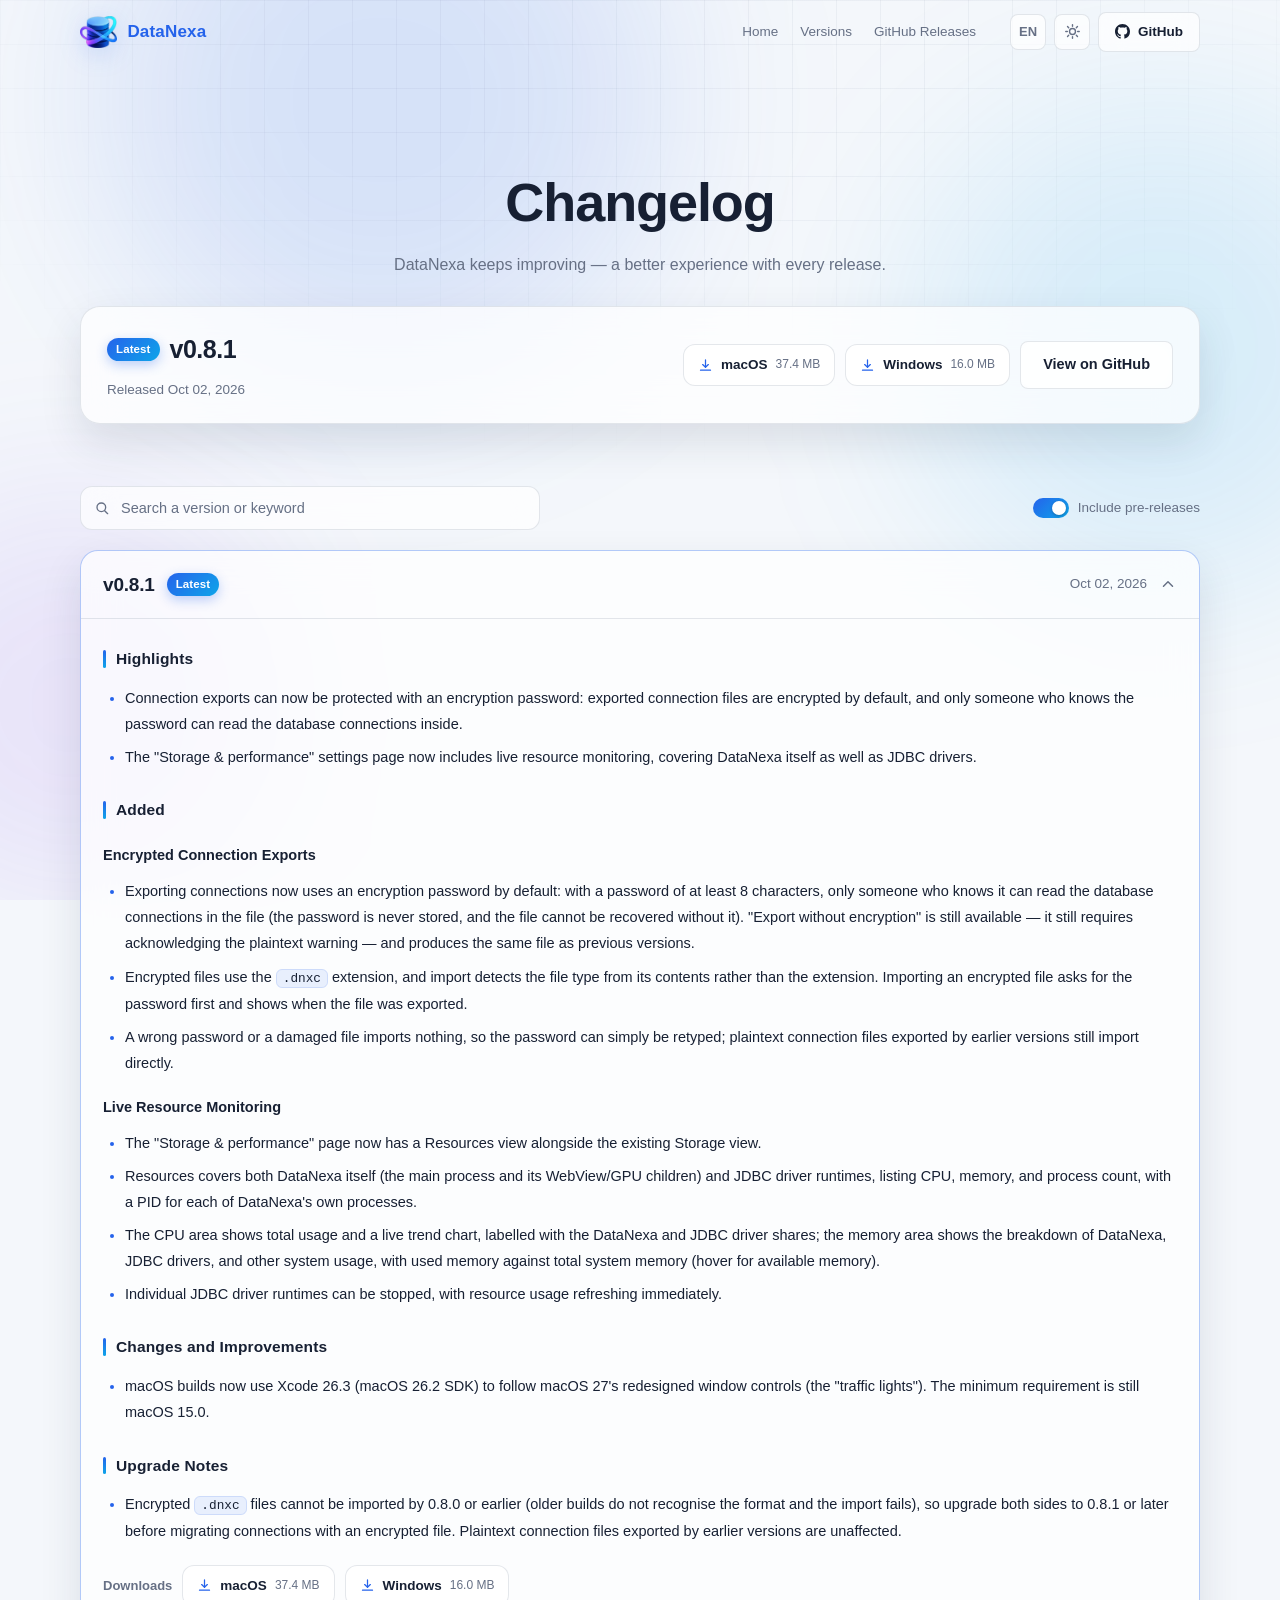
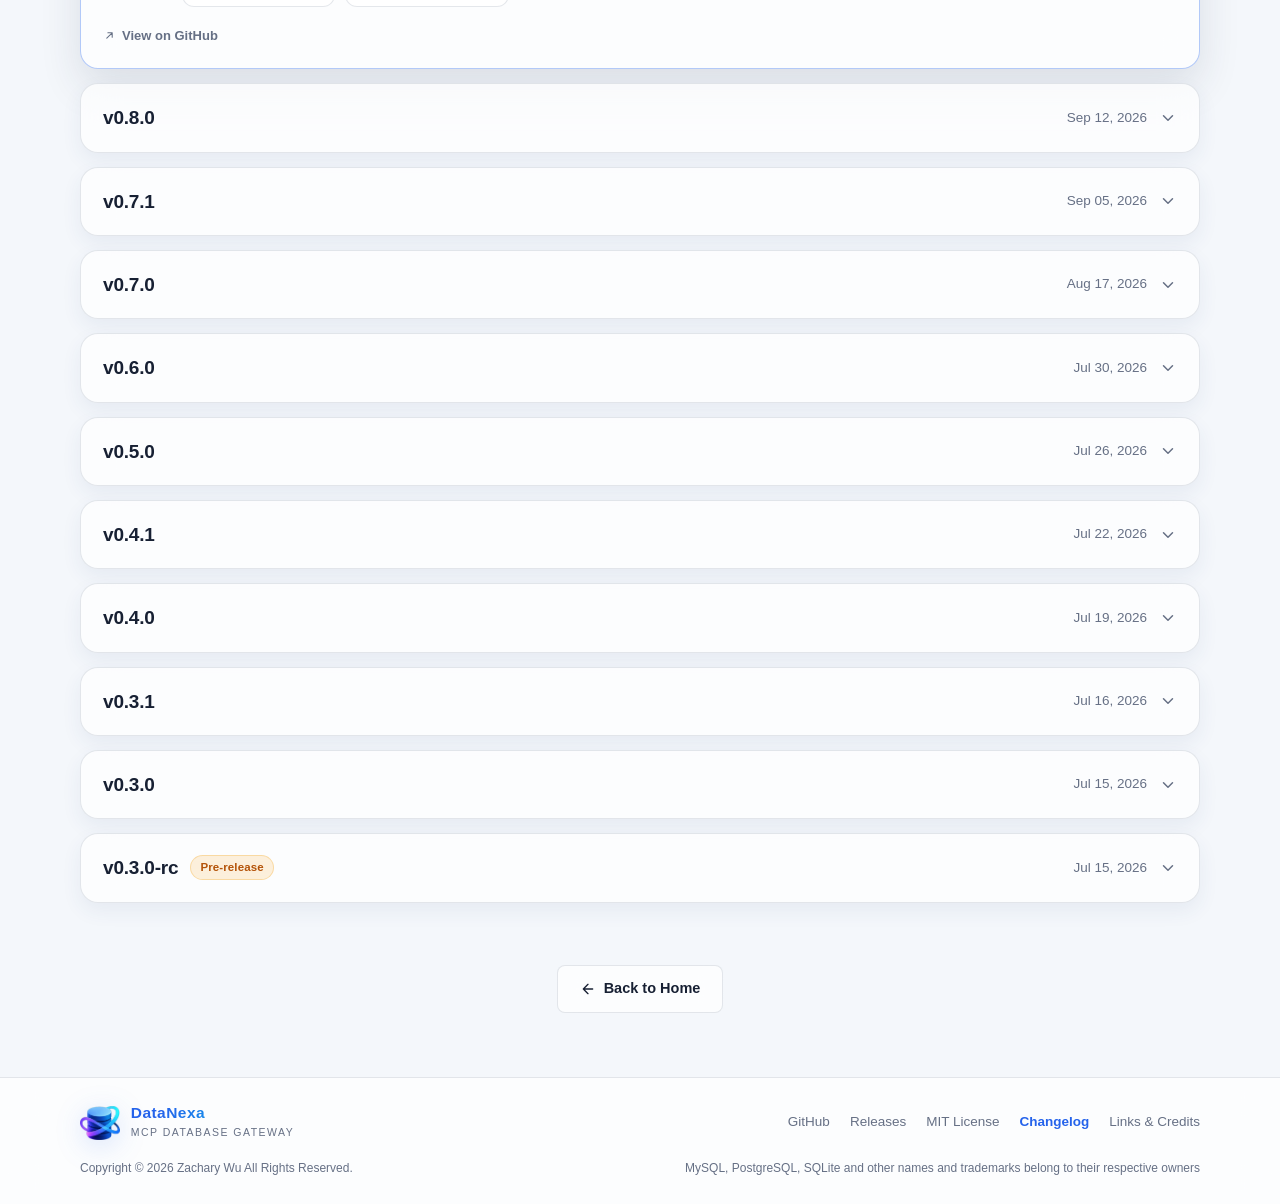
==== changelog.html @ 2a7854e6 "Add Change Log Page and Add Sync Change Log Actions" ====
<!DOCTYPE html>
<html lang="zh-CN">
<head>
  <meta charset="UTF-8">
  <meta name="viewport" content="width=device-width, initial-scale=1.0">
  <title>更新日志 — DataNexa</title>
  <meta name="description" content="DataNexa 全部版本的更新日志：每个版本的新增功能、调整与改进、问题修复与升级须知。">
  <meta name="keywords" content="DataNexa, 更新日志, Changelog, Release Notes, 版本更新, 发布说明, MCP, 数据库">
  <meta name="author" content="Zachary Wu">
  <meta name="robots" content="index, follow, max-image-preview:large, max-snippet:-1">
  <meta name="color-scheme" content="light dark">
  <meta name="theme-color" content="#f4f7fb" media="(prefers-color-scheme: light)">
  <meta name="theme-color" content="#10151f" media="(prefers-color-scheme: dark)">
  <link rel="canonical" href="https://mingozacwu.github.io/datanexa-site/changelog.html">

  <!-- Open Graph -->
  <meta property="og:type" content="website">
  <meta property="og:site_name" content="DataNexa">
  <meta property="og:title" content="更新日志 — DataNexa">
  <meta property="og:description" content="DataNexa 全部版本的更新日志：每个版本的新增功能、调整与改进、问题修复与升级须知。">
  <meta property="og:url" content="https://mingozacwu.github.io/datanexa-site/changelog.html">
  <meta property="og:image" content="https://mingozacwu.github.io/datanexa-site/assets/logo.png">
  <meta property="og:image:alt" content="DataNexa — 本地只读数据库 MCP 网关">
  <meta property="og:image:width" content="512">
  <meta property="og:image:height" content="512">
  <meta property="og:locale" content="zh_CN">
  <meta property="og:locale:alternate" content="en_US">

  <!-- Twitter Card -->
  <meta name="twitter:card" content="summary">
  <meta name="twitter:title" content="更新日志 — DataNexa">
  <meta name="twitter:description" content="DataNexa 全部版本的更新日志：每个版本的新增功能、调整与改进、问题修复与升级须知。">
  <meta name="twitter:image" content="https://mingozacwu.github.io/datanexa-site/assets/logo.png">
  <meta name="twitter:image:alt" content="DataNexa — 本地只读数据库 MCP 网关">

  <!-- Icons & Manifest -->
  <link rel="icon" type="image/png" href="assets/icon.png">
  <link rel="apple-touch-icon" href="assets/icon.png">
  <link rel="manifest" href="manifest.webmanifest">

  <link rel="stylesheet" href="assets/style.css">
  <link rel="stylesheet" href="assets/changelog.css">
</head>
<body data-title-zh="更新日志 — DataNexa" data-title-en="Changelog — DataNexa">
  <div class="bg-orbit" aria-hidden="true">
    <div class="bg-grid"></div>
    <div class="bg-glow glow-a"></div>
    <div class="bg-glow glow-b"></div>
    <div class="bg-glow glow-c"></div>
  </div>

  <header class="nav" id="nav">
    <div class="nav-inner">
      <a class="nav-brand" href="index.html">
        <img src="assets/logo.png" alt="DataNexa Logo">
        <span>DataNexa</span>
      </a>
      <nav class="nav-links">
        <a href="index.html" data-i18n="nav.home">返回首页</a>
        <a href="#versions" data-i18n="changelog.nav.versions">版本列表</a>
        <a href="https://github.com/MingoZacwu/DataNexa/releases" target="_blank" rel="noopener" data-i18n="changelog.nav.releases">GitHub Releases</a>
      </nav>
      <div class="nav-actions">
        <button class="icon-btn" id="langToggle" type="button" aria-label="Switch language" title="EN / 中">中</button>
        <button class="icon-btn" id="themeToggle" type="button" aria-label="Toggle theme">
          <svg class="icon-sun" viewBox="0 0 24 24" fill="none" stroke="currentColor" stroke-width="2" stroke-linecap="round"><circle cx="12" cy="12" r="4.2"/><path d="M12 2.5v2.2M12 19.3v2.2M2.5 12h2.2M19.3 12h2.2M5 5l1.6 1.6M17.4 17.4L19 19M19 5l-1.6 1.6M6.6 17.4L5 19"/></svg>
          <svg class="icon-moon" viewBox="0 0 24 24" fill="none" stroke="currentColor" stroke-width="2" stroke-linecap="round" stroke-linejoin="round"><path d="M20.4 14.5A8.5 8.5 0 0 1 9.5 3.6a8.5 8.5 0 1 0 10.9 10.9z"/></svg>
        </button>
        <a class="btn btn-ghost nav-github" href="https://github.com/MingoZacwu/DataNexa" target="_blank" rel="noopener">
          <svg viewBox="0 0 16 16" fill="currentColor" aria-hidden="true"><path d="M8 0C3.58 0 0 3.58 0 8c0 3.54 2.29 6.53 5.47 7.59.4.07.55-.17.55-.38 0-.19-.01-.82-.01-1.49-2.01.37-2.53-.49-2.69-.94-.09-.23-.48-.94-.82-1.13-.28-.15-.68-.52-.01-.53.63-.01 1.08.58 1.23.82.72 1.21 1.87.87 2.33.66.07-.52.28-.87.51-1.07-1.78-.2-3.64-.89-3.64-3.95 0-.87.31-1.59.82-2.15-.08-.2-.36-1.02.08-2.12 0 0 .67-.21 2.2.82.64-.18 1.32-.27 2-.27s1.36.09 2 .27c1.53-1.04 2.2-.82 2.2-.82.44 1.1.16 1.92.08 2.12.51.56.82 1.27.82 2.15 0 3.07-1.87 3.75-3.65 3.95.29.25.54.73.54 1.48 0 1.07-.01 1.93-.01 2.2 0 .21.15.46.55.38A8.01 8.01 0 0 0 16 8c0-4.42-3.58-8-8-8z"/></svg>
          GitHub
        </a>
        <button class="icon-btn nav-toggle" id="navToggle" type="button" aria-label="菜单 / Menu" aria-expanded="false" aria-controls="navDrawer">
          <svg class="icon-burger" viewBox="0 0 24 24" fill="none" stroke="currentColor" stroke-width="2" stroke-linecap="round"><path d="M4 7h16M4 12h16M4 17h16"/></svg>
          <svg class="icon-close" viewBox="0 0 24 24" fill="none" stroke="currentColor" stroke-width="2" stroke-linecap="round"><path d="M6 6l12 12M18 6L6 18"/></svg>
        </button>
      </div>
    </div>
    <div class="nav-drawer" id="navDrawer">
      <nav class="nav-drawer-inner">
        <a href="index.html" data-i18n="nav.home">返回首页</a>
        <a href="#versions" data-i18n="changelog.nav.versions">版本列表</a>
        <a href="https://github.com/MingoZacwu/DataNexa/releases" target="_blank" rel="noopener" data-i18n="changelog.nav.releases">GitHub Releases</a>
        <a class="drawer-github" href="https://github.com/MingoZacwu/DataNexa" target="_blank" rel="noopener">
          <svg viewBox="0 0 16 16" fill="currentColor" aria-hidden="true"><path d="M8 0C3.58 0 0 3.58 0 8c0 3.54 2.29 6.53 5.47 7.59.4.07.55-.17.55-.38 0-.19-.01-.82-.01-1.49-2.01.37-2.53-.49-2.69-.94-.09-.23-.48-.94-.82-1.13-.28-.15-.68-.52-.01-.53.63-.01 1.08.58 1.23.82.72 1.21 1.87.87 2.33.66.07-.52.28-.87.51-1.07-1.78-.2-3.64-.89-3.64-3.95 0-.87.31-1.59.82-2.15-.08-.2-.36-1.02.08-2.12 0 0 .67-.21 2.2.82.64-.18 1.32-.27 2-.27s1.36.09 2 .27c1.53-1.04 2.2-.82 2.2-.82.44 1.1.16 1.92.08 2.12.51.56.82 1.27.82 2.15 0 3.07-1.87 3.75-3.65 3.95.29.25.54.73.54 1.48 0 1.07-.01 1.93-.01 2.2 0 .21.15.46.55.38A8.01 8.01 0 0 0 16 8c0-4.42-3.58-8-8-8z"/></svg>
          GitHub
        </a>
      </nav>
    </div>
  </header>

  <main id="top">
    <!-- ============ PAGE HEAD ============ -->
    <section class="page-head">
      <div class="container">
        <h1 class="page-title reveal d1" data-i18n="changelog.title">更新日志</h1>
        <p class="page-sub reveal d2" data-i18n="changelog.sub">DataNexa 持续更新，不断打磨更好的使用体验。</p>
      </div>
    </section>

    <!-- ============ LATEST RELEASE SUMMARY（脚本填入） ============ -->
    <section class="cl-latest-wrap" id="latest" hidden>
      <div class="container">
        <div class="cl-latest" id="clLatest"></div>
      </div>
    </section>

    <!-- ============ VERSIONS ============ -->
    <section class="section-pad" id="versions">
      <div class="container">
        <div class="cl-toolbar">
          <label class="cl-search">
            <svg viewBox="0 0 24 24" fill="none" stroke="currentColor" stroke-width="2" stroke-linecap="round" aria-hidden="true"><circle cx="11" cy="11" r="6.5"/><path d="M16 16l4.5 4.5"/></svg>
            <input type="search" id="clSearch" data-i18n-attr="placeholder:changelog.search;aria-label:changelog.search" placeholder="搜索版本号或关键词" aria-label="搜索版本号或关键词" autocomplete="off" spellcheck="false">
          </label>
          <div class="cl-toolbar-side">
            <label class="cl-switch">
              <input type="checkbox" id="clPrerelease" checked>
              <span class="cl-switch-track" aria-hidden="true"><span class="cl-switch-knob"></span></span>
              <span data-i18n="changelog.filter.prerelease">包含预发布版本</span>
            </label>
          </div>
        </div>

        <p class="cl-status" id="clStatus" data-i18n="changelog.status.loading">正在加载版本记录……</p>

        <div class="cl-list" id="clList"></div>

        <noscript>
          <p class="cl-status" data-i18n="changelog.noscript">更新日志需要启用 JavaScript 才能显示。你也可以直接查看 GitHub Releases 上的发布说明。</p>
        </noscript>
      </div>
    </section>

    <!-- ============ BACK ============ -->
    <section class="credits-back">
      <div class="container reveal">
        <a class="btn btn-ghost" href="index.html">
          <svg viewBox="0 0 24 24" fill="none" stroke="currentColor" stroke-width="2" stroke-linecap="round" stroke-linejoin="round"><path d="M19 12H5M12 19l-7-7 7-7"/></svg>
          <span data-i18n="credits.back">返回首页</span>
        </a>
      </div>
    </section>
  </main>

  <footer class="footer">
    <div class="container footer-inner">
      <div class="footer-top">
        <div class="footer-brand">
          <img src="assets/logo.png" alt="DataNexa">
          <div>
            <strong>DataNexa</strong>
            <span data-i18n="footer.tag">MCP Database Gateway</span>
          </div>
        </div>
        <div class="footer-links">
          <a href="https://github.com/MingoZacwu/DataNexa" target="_blank" rel="noopener">GitHub</a>
          <a href="https://github.com/MingoZacwu/DataNexa/releases" target="_blank" rel="noopener">Releases</a>
          <a href="https://github.com/MingoZacwu/DataNexa/blob/main/LICENSE" target="_blank" rel="noopener">MIT License</a>
          <a href="changelog.html" data-i18n="footer.changelog" aria-current="page">更新日志</a>
          <a href="credits.html" data-i18n="footer.friends">友链与致谢</a>
        </div>
      </div>
      <div class="footer-bottom">
        <span data-i18n="footer.copy1">Copyright © 2026 Zachary Wu All Rights Reserved.</span>
        <span data-i18n="footer.copy2">MySQL、PostgreSQL、SQLite 及其他名称和商标归其各自权利人所有</span>
      </div>
    </div>
  </footer>

  <script src="assets/main.js"></script>
  <script src="assets/changelog.js"></script>
</body>
</html>
---- assets/style.css ----
/* ============================================================
   DataNexa Official Site — glass / blue identity
   ============================================================ */

:root {
  color-scheme: light;
  --bg: #f4f7fb;
  --surface: rgba(255, 255, 255, 0.72);
  --surface-strong: rgba(255, 255, 255, 0.94);
  --ink: #172033;
  --muted: #667085;
  --line: rgba(105, 120, 145, 0.18);
  --blue: #2563eb;
  --blue-2: #0ea5e9;
  --green: #16a064;
  --red: #e5484d;
  --shadow: 0 18px 42px rgba(32, 48, 78, 0.12);
  --soft-shadow: 0 8px 20px rgba(41, 71, 121, 0.07);
  --glow-a: rgba(37, 99, 235, 0.14);
  --glow-b: rgba(14, 165, 233, 0.12);
  --glow-c: rgba(124, 58, 237, 0.10);
  --grid-line: rgba(105, 120, 145, 0.07);
}

:root.dark {
  color-scheme: dark;
  --bg: #10151f;
  --surface: rgba(23, 31, 44, 0.72);
  --surface-strong: rgba(31, 41, 55, 0.94);
  --ink: #eef2f7;
  --muted: #9aa6b8;
  --line: rgba(146, 160, 182, 0.18);
  --blue: #60a5fa;
  --blue-2: #8bb7ff;
  --green: #4ade80;
  --red: #fb7185;
  --shadow: 0 24px 70px rgba(0, 0, 0, 0.30);
  --soft-shadow: 0 14px 38px rgba(0, 0, 0, 0.20);
  --glow-a: rgba(96, 165, 250, 0.16);
  --glow-b: rgba(56, 189, 248, 0.12);
  --glow-c: rgba(167, 139, 250, 0.12);
  --grid-line: rgba(146, 160, 182, 0.06);
}

* { box-sizing: border-box; margin: 0; padding: 0; }

html { scroll-behavior: smooth; overflow-x: hidden; }

body {
  font-family: "Segoe UI Variable", "Aptos", "Microsoft YaHei UI", "PingFang SC", "Noto Sans CJK SC", sans-serif;
  color: var(--ink);
  background: var(--bg);
  line-height: 1.65;
  overflow-x: hidden;
  transition: background 0.35s ease, color 0.35s ease;
}

code, pre {
  font-family: "Cascadia Code", "JetBrains Mono", "SFMono-Regular", Consolas, monospace;
}

img { max-width: 100%; display: block; }
a { color: inherit; text-decoration: none; }
ul { list-style: none; }

.container { width: min(1120px, calc(100% - 48px)); margin-inline: auto; }
.section-pad { padding: 56px 0; position: relative; }
.section-pad[id] { scroll-margin-top: 80px; }

/* ---------- Background atmosphere ---------- */
.bg-orbit { position: fixed; inset: 0; z-index: -1; overflow: hidden; }

.bg-grid {
  position: absolute; inset: 0;
  background-image:
    linear-gradient(var(--grid-line) 1px, transparent 1px),
    linear-gradient(90deg, var(--grid-line) 1px, transparent 1px);
  background-size: 44px 44px;
  mask-image: radial-gradient(ellipse 90% 70% at 50% 0%, #000 30%, transparent 75%);
  -webkit-mask-image: radial-gradient(ellipse 90% 70% at 50% 0%, #000 30%, transparent 75%);
}

.bg-glow { position: absolute; border-radius: 50%; filter: blur(90px); }
.glow-a { width: 560px; height: 560px; top: -180px; left: 8%; background: var(--glow-a); }
.glow-b { width: 480px; height: 480px; top: 12%; right: -120px; background: var(--glow-b); }
.glow-c { width: 420px; height: 420px; top: 55%; left: -140px; background: var(--glow-c); }

/* ---------- Nav ---------- */
.nav {
  position: fixed; top: 0; left: 0; right: 0; z-index: 50;
  transition: background 0.3s ease, box-shadow 0.3s ease, border-color 0.3s ease;
  border-bottom: 1px solid transparent;
}

.nav.scrolled {
  background: var(--surface);
  backdrop-filter: blur(20px);
  -webkit-backdrop-filter: blur(20px);
  border-bottom-color: var(--line);
  box-shadow: var(--soft-shadow);
}

.nav-inner {
  width: min(1120px, calc(100% - 48px));
  margin-inline: auto;
  height: 64px;
  display: flex; align-items: center; gap: 24px;
  min-width: 0;
}

.nav-brand { display: flex; align-items: center; gap: 10px; flex: 0 0 auto; white-space: nowrap; font-weight: 700; font-size: 17px; }
.nav-brand img { height: 32px; width: auto; filter: drop-shadow(0 6px 12px rgba(37, 99, 235, 0.18)); }
.nav-brand span { color: var(--blue); letter-spacing: 0.01em; }
:root.dark .nav-brand span { color: #93c5fd; }

/* 顶栏链接永不折行：空间不足时由 JS 或媒体查询切入紧凑模式，
   而不是让文字换行。链接保留自然宽度，同时允许导航区参与空间分配。 */
.nav-links { display: flex; flex: 0 0 auto; min-width: max-content; gap: 2px; margin-left: auto; }
.nav-links a {
  padding: 7px 10px; border-radius: 8px;
  font-size: 13.5px; color: var(--muted); white-space: nowrap;
  transition: color 0.2s, background 0.2s;
}
.nav-links a:hover { color: var(--ink); background: rgba(102, 112, 133, 0.10); }

.nav-actions { display: flex; align-items: center; flex: 0 0 auto; gap: 8px; }

/* ---------- Nav compact mode（放不下时收进抽屉） ---------- */
.nav-toggle { display: none; }
.nav-toggle .icon-close { display: none; }
.nav.open .nav-toggle .icon-burger { display: none; }
.nav.open .nav-toggle .icon-close { display: block; }

.nav-compact .nav-links { display: none; }
.nav-compact .nav-github { display: none; }
.nav-compact .nav-toggle { display: inline-grid; }
.nav-compact .nav-actions { margin-left: auto; }
/* 桌面端必须隐藏汉堡按钮。注意不能只依赖上面的 .nav-toggle { display: none }：
   按钮同时带 .icon-btn，而 .icon-btn 也声明了 display: inline-grid，
   两者特异性相同且 .icon-btn 位于文件更靠后处，会覆盖前者；
   故此处用 .nav:not(.nav-compact) 提高特异性，与下面抽屉的规则对称 */
.nav:not(.nav-compact) .nav-toggle { display: none; }
.nav:not(.nav-compact) .nav-drawer { display: none; }

.nav.open {
  background: var(--surface);
  backdrop-filter: blur(20px);
  -webkit-backdrop-filter: blur(20px);
}

.nav-drawer {
  display: none;
  overflow: hidden;
  max-height: 0;
  visibility: hidden;
  border-top: 1px solid transparent;
  background: var(--surface);
  backdrop-filter: blur(20px);
  -webkit-backdrop-filter: blur(20px);
  transition: max-height 0.35s ease, border-color 0.3s ease, box-shadow 0.3s ease, visibility 0s linear 0.35s;
}
.nav-compact .nav-drawer { display: block; }
.nav.open .nav-drawer {
  max-height: min(520px, calc(100vh - 64px));
  max-height: min(520px, calc(100dvh - 64px));
  border-top-color: var(--line);
  box-shadow: var(--soft-shadow);
  visibility: visible;
  transition-delay: 0s;
  overflow-y: auto;
}

.nav-drawer-inner {
  width: min(1120px, calc(100% - 48px));
  margin-inline: auto;
  padding: 12px 0 20px;
  display: grid;
  gap: 3px;
}
.nav-drawer a {
  display: flex; align-items: center; gap: 10px;
  padding: 12px 16px; border-radius: 10px;
  font-size: 15px; font-weight: 500; color: var(--muted);
  opacity: 0; transform: translateY(-6px);
  transition: opacity 0.25s ease, transform 0.25s ease, color 0.2s, background 0.2s;
}
.nav-drawer a svg { width: 16px; height: 16px; opacity: 0.75; flex: none; }
.nav-drawer a:hover { color: var(--ink); background: rgba(102, 112, 133, 0.10); }
.nav.open .nav-drawer a { opacity: 1; transform: none; }
.nav.open .nav-drawer a:nth-child(2) { transition-delay: 0.04s; }
.nav.open .nav-drawer a:nth-child(3) { transition-delay: 0.08s; }
.nav.open .nav-drawer a:nth-child(4) { transition-delay: 0.12s; }
.nav.open .nav-drawer a:nth-child(5) { transition-delay: 0.16s; }
.nav.open .nav-drawer a:nth-child(6) { transition-delay: 0.20s; }
.nav.open .nav-drawer a:nth-child(7) { transition-delay: 0.24s; }
.nav.open .nav-drawer a:nth-child(8) { transition-delay: 0.28s; }
.nav.open .nav-drawer a:nth-child(9) { transition-delay: 0.32s; }
.drawer-github { margin-top: 8px; color: var(--ink); }

@media (max-width: 1080px) {
  .nav-inner { width: min(1120px, calc(100% - 32px)); }
  .nav.nav-js .nav-links, .nav.nav-js .nav-github { display: none; }
  .nav.nav-js .nav-toggle { display: inline-grid; }
  .nav.nav-js .nav-actions { margin-left: auto; }
  .nav.nav-js .nav-drawer { display: block; }
}

.icon-btn {
  width: 36px; height: 36px;
  display: inline-grid; place-items: center;
  border: 1px solid var(--line); border-radius: 8px;
  background: var(--surface); color: var(--muted);
  font-size: 13px; font-weight: 600; cursor: pointer;
  transition: color 0.2s, border-color 0.2s, transform 0.2s;
}
.icon-btn:hover { color: var(--ink); border-color: var(--blue); transform: translateY(-1px); }
.icon-btn svg { width: 17px; height: 17px; }
:root:not(.dark) .icon-moon { display: none; }
:root.dark .icon-sun { display: none; }

/* ---------- Buttons ---------- */
.btn {
  display: inline-flex; align-items: center; gap: 8px;
  padding: 11px 22px; border-radius: 8px;
  font-size: 14.5px; font-weight: 600; border: 1px solid transparent;
  cursor: pointer; transition: transform 0.2s, box-shadow 0.2s, background 0.2s, border-color 0.2s;
}
.btn svg { width: 16px; height: 16px; }

.btn-primary {
  color: #fff;
  background: linear-gradient(135deg, #2563eb, #0ea5e9);
  border: none;
  padding: 12px 23px;
  box-shadow: 0 10px 26px rgba(37, 99, 235, 0.32);
}
.btn-primary:hover { transform: translateY(-2px); box-shadow: 0 14px 32px rgba(37, 99, 235, 0.40); }

.btn-ghost {
  color: var(--ink); background: var(--surface);
  border-color: var(--line);
  backdrop-filter: blur(12px);
  -webkit-backdrop-filter: blur(12px);
}
.btn-ghost:hover { transform: translateY(-2px); border-color: var(--blue); box-shadow: var(--soft-shadow); }

.nav-github { padding: 8px 16px; font-size: 13.5px; }
.nav-github svg { width: 15px; height: 15px; }

/* ---------- Hero ---------- */
.hero {
  min-height: 78vh;
  display: flex; align-items: center; justify-content: center;
  text-align: center;
  padding: 110px 24px 56px;
  position: relative;
  overflow: hidden;
}

.hero-content { max-width: 860px; position: relative; z-index: 1; }

.hero-rings { position: absolute; inset: 0; display: grid; place-items: center; pointer-events: none; }
.ring {
  position: absolute; border-radius: 50%;
  border: 1px dashed var(--line);
  animation: ring-spin 40s linear infinite;
}
.ring-1 { width: 520px; height: 520px; }
.ring-2 { width: 720px; height: 720px; animation-duration: 60s; animation-direction: reverse; border-style: solid; opacity: 0.6; }
.ring-3 { width: 940px; height: 940px; animation-duration: 90s; opacity: 0.4; }
.ring::after {
  content: ""; position: absolute; top: -4px; left: 50%;
  width: 8px; height: 8px; border-radius: 50%;
  background: linear-gradient(135deg, #2563eb, #0ea5e9);
  box-shadow: 0 0 14px rgba(14, 165, 233, 0.8);
}
@keyframes ring-spin { to { transform: rotate(360deg); } }

.hero-badge {
  display: inline-flex; align-items: center; gap: 9px;
  padding: 7px 16px; border-radius: 999px;
  background: var(--surface); border: 1px solid var(--line);
  backdrop-filter: blur(12px); -webkit-backdrop-filter: blur(12px);
  font-size: 13.5px; color: var(--muted);
  box-shadow: var(--soft-shadow);
}

.pulse-dot {
  width: 8px; height: 8px; border-radius: 50%;
  background: var(--green);
  box-shadow: 0 0 0 0 rgba(22, 160, 100, 0.5);
  animation: pulse 2.2s ease-out infinite;
}
@keyframes pulse {
  0% { box-shadow: 0 0 0 0 rgba(22, 160, 100, 0.45); }
  70% { box-shadow: 0 0 0 9px rgba(22, 160, 100, 0); }
  100% { box-shadow: 0 0 0 0 rgba(22, 160, 100, 0); }
}

.hero-title {
  margin-top: 20px;
  font-size: clamp(40px, 6.4vw, 68px);
  line-height: 1.2; font-weight: 760;
  letter-spacing: -0.02em;
}

.grad-text {
  background: linear-gradient(120deg, #2563eb 10%, #0ea5e9 45%, #7c3aed 90%);
  -webkit-background-clip: text; background-clip: text;
  -webkit-text-fill-color: transparent; color: transparent;
}
:root.dark .grad-text {
  background: linear-gradient(120deg, #93c5fd 10%, #38bdf8 45%, #c4b5fd 90%);
  -webkit-background-clip: text; background-clip: text;
}

.hero-sub {
  margin: 18px auto 0; max-width: 640px;
  font-size: 16.5px; color: var(--muted);
}

.hero-cta { margin-top: 28px; display: flex; gap: 14px; justify-content: center; flex-wrap: wrap; }

.hero-db { margin-top: 36px; }
.hero-db-label {
  font-size: 12px; letter-spacing: 0.14em; text-transform: uppercase;
  color: var(--muted);
}
.db-chips { margin-top: 14px; display: flex; gap: 12px; justify-content: center; flex-wrap: wrap; }
.db-chip {
  display: inline-flex; align-items: center; gap: 8px;
  padding: 8px 18px; border-radius: 999px;
  background: var(--surface); border: 1px solid var(--line);
  backdrop-filter: blur(12px); -webkit-backdrop-filter: blur(12px);
  font-size: 14px; font-weight: 600;
  transition: transform 0.2s, border-color 0.2s, box-shadow 0.2s;
}
.db-chip:hover { transform: translateY(-2px); border-color: var(--blue); box-shadow: var(--soft-shadow); }
.db-dot { width: 9px; height: 9px; border-radius: 50%; }
.db-dot.sqlite { background: #0ea5e9; }
.db-dot.mysql { background: #f59e0b; }
.db-dot.pg { background: #2563eb; }

/* ---------- Why（前置介绍：为什么做 DataNexa） ---------- */
/* 「痛点 → 解法」等式面板：每行一条可扫读的转换式，
   不用卡片/图标方块/大段文字，与下方 card 网格明确分层 */
.why {
  padding: 0 0 32px; /* 紧跟 Hero：覆盖 section-pad 的顶部间距 */
}

/* 标题沿用全站 section-head（居中）；字号略小，中文整句单行呈现 */
.why .section-head { max-width: 900px; margin-bottom: 40px; }
.why .section-head h2 { font-size: clamp(24px, 3vw, 34px); }

.why-panel {
  /* 轨道宽度按「当前语言最长文案」实测预留（含胶囊左右内边距与边框，
     并留出余量以吸收不同平台的字体渲染差异），使三行胶囊尺寸完全一致；
     英文文案更长，切换语言时整体变宽而不裁切、不换行 */
  --why-pain-w: 176px;
  --why-fix-w: 170px;
  --why-note-w: 480px;
  /* 撑满容器，与下方 .flow-track 等宽对齐；行内内容水平居中 */
  margin: 0 auto;
  background: var(--surface);
  -webkit-backdrop-filter: blur(16px); backdrop-filter: blur(16px);
  border: 1px solid var(--line); border-radius: 18px;
  overflow: hidden;
}
:root[lang="en"] .why-panel {
  --why-pain-w: 278px;
  --why-fix-w: 240px;
  --why-note-w: 480px;
}

.why-row {
  /* 单一网格贯通四列：痛点 | 箭头 | 解法 | 说明，
     说明列紧随解法胶囊；整行内容在面板内水平居中 */
  display: grid;
  grid-template-columns: var(--why-pain-w) 18px var(--why-fix-w) minmax(0, var(--why-note-w));
  justify-content: center;
  gap: 12px; align-items: center;
  padding: 22px 26px;
  border-top: 1px solid var(--line);
  transition: background 0.25s ease;
}
.why-row:first-child { border-top: 0; }
.why-row:hover { background: linear-gradient(90deg, rgba(37, 99, 235, 0.05), transparent 65%); }
:root.dark .why-row:hover { background: linear-gradient(90deg, rgba(96, 165, 250, 0.07), transparent 65%); }

/* 三行共用同一组轨道宽度，箭头与解法胶囊左边界逐行对齐。
   痛点列与解法列都取固定宽度（按最长文案预留），
   因此三行四个胶囊尺寸完全一致，只随语言切换整体变化。
   注意：必须用固定轨道而非 minmax(auto)，否则各行会按自身文案
   独立撑宽，跨行对齐失效 */
.why-eq { display: contents; }

.why-chip {
  display: inline-flex; align-items: center; justify-content: center;
  width: 100%;
  padding: 7px 13px; border-radius: 999px;
  font-size: 13.5px; font-weight: 650; line-height: 1.3;
  text-align: center;
  /* 胶囊内文案永不换行；轨道已按最长文案预留，故不会溢出 */
  white-space: nowrap;
  box-sizing: border-box;
}
.why-chip-pain {
  color: var(--muted);
  background: transparent;
  border: 1px dashed var(--line);
  text-decoration: line-through;
  text-decoration-color: rgba(239, 68, 68, 0.85);
  text-decoration-thickness: 2.5px;
}
.why-chip-fix {
  color: #fff;
  background: linear-gradient(135deg, var(--blue), var(--blue-2));
  box-shadow: 0 4px 14px -4px rgba(37, 99, 235, 0.45);
}
:root.dark .why-chip-fix { box-shadow: 0 4px 16px -4px rgba(14, 165, 233, 0.35); }

.why-arrow {
  width: 18px; height: 18px; flex: none;
  color: var(--blue);
  transition: transform 0.25s ease;
}
.why-row:hover .why-arrow { transform: translateX(4px); }

.why-note {
  margin: 0;
  padding-left: 24px;
  font-size: 13.5px; color: var(--muted); line-height: 1.7;
}

/* ---------- Flow ---------- */
.flow { padding-top: 8px; }
.flow-track {
  display: flex; align-items: center; justify-content: center; gap: 0;
  padding: 28px 32px;
  background: var(--surface); border: 1px solid var(--line); border-radius: 16px;
  backdrop-filter: blur(16px); -webkit-backdrop-filter: blur(16px);
  box-shadow: var(--soft-shadow);
}

.flow-node { display: flex; flex-direction: column; align-items: center; gap: 12px; min-width: 130px; }
.flow-node span { font-size: 14px; font-weight: 600; }
.flow-node img { width: 62px; height: 62px; filter: drop-shadow(0 10px 22px rgba(37, 99, 235, 0.28)); }

.flow-icon {
  width: 58px; height: 58px; border-radius: 14px;
  display: grid; place-items: center;
  background: var(--surface-strong); border: 1px solid var(--line);
  color: var(--blue);
}
.flow-icon svg { width: 28px; height: 28px; }

.flow-line { flex: 1; max-width: 180px; height: 2px; margin: 0 12px 30px; position: relative; background: var(--line); overflow: hidden; }
.flow-line i {
  position: absolute; top: 0; left: -40%;
  width: 40%; height: 100%;
  background: linear-gradient(90deg, transparent, var(--blue-2), transparent);
  animation: flow-in 3.6s ease-in infinite;
}

/* 统一 3.6s 主时间轴：
   0%–28%   光从 Agent 流入中枢（加速汇入）
   28%–48%  中枢处理：光晕脉冲 + 双层水波纹扩散
   40%–68%  光从中枢流出到数据库（减速送出）
   68%–100% 节拍停顿，进入下一循环 */
@keyframes flow-in {
  0% { left: -40%; }
  28% { left: 100%; }
  100% { left: 100%; }
}

.flow-line-out i {
  animation-name: flow-out;
  animation-timing-function: ease-out;
}
@keyframes flow-out {
  0%, 40% { left: -40%; }
  68% { left: 100%; }
  100% { left: 100%; }
}

/* 中枢处理光效 */
.hub-core { position: relative; width: 62px; height: 62px; display: grid; place-items: center; }
.hub-core img { position: relative; z-index: 2; animation: hub-pulse 3.6s ease-in-out infinite; }
.flow-hub > span { position: relative; z-index: 2; }

.hub-halo {
  position: absolute; inset: -18px; border-radius: 50%; z-index: 0;
  background: radial-gradient(circle,
    color-mix(in srgb, var(--blue) 45%, transparent) 0%,
    color-mix(in srgb, var(--blue) 12%, transparent) 45%,
    transparent 70%);
  opacity: 0; pointer-events: none;
  animation: hub-halo 3.6s ease-out infinite;
}
.hub-ripple {
  position: absolute; inset: -4px; border-radius: 50%; z-index: 1;
  border: 2px solid color-mix(in srgb, var(--blue) 70%, transparent);
  opacity: 0; transform: scale(0.72); pointer-events: none;
  animation: hub-ripple 3.6s ease-out infinite;
}
.hub-ripple.r2 { animation-delay: 0.22s; }

@keyframes hub-halo {
  0%, 26% { opacity: 0; transform: scale(0.8); }
  33% { opacity: 1; transform: scale(1); }
  46% { opacity: 0.55; }
  60%, 100% { opacity: 0; transform: scale(1.15); }
}
@keyframes hub-ripple {
  0%, 28% { transform: scale(0.72); opacity: 0; }
  33% { opacity: 0.85; }
  56% { transform: scale(2.1); opacity: 0; }
  100% { transform: scale(2.1); opacity: 0; }
}
@keyframes hub-pulse {
  0%, 26% { transform: scale(1); }
  34% { transform: scale(1.08); }
  46%, 100% { transform: scale(1); }
}

.flow-caption { margin-top: 14px; text-align: center; font-size: 14.5px; color: var(--muted); }

/* ---------- Section head ---------- */
.section-head { text-align: center; max-width: 640px; margin: 0 auto 36px; }
.section-head h2 { font-size: clamp(28px, 3.6vw, 40px); font-weight: 740; letter-spacing: -0.015em; line-height: 1.3; margin-top: 12px; }
.section-head p { margin-top: 10px; color: var(--muted); font-size: 15.5px; }

.section-tag {
  display: inline-block; padding: 5px 14px; border-radius: 999px;
  font-size: 12.5px; font-weight: 650; letter-spacing: 0.08em;
  color: var(--blue);
  background: rgba(37, 99, 235, 0.08);
  border: 1px solid rgba(37, 99, 235, 0.20);
}
:root.dark .section-tag { background: rgba(96, 165, 250, 0.10); border-color: rgba(96, 165, 250, 0.24); }

/* ---------- Features ---------- */
.feature-grid {
  display: grid; grid-template-columns: repeat(3, 1fr); gap: 20px;
  grid-auto-rows: 1fr; /* 与 defense-grid 一致：所有行等高 */
}

.feature-card {
  padding: 22px 22px;
  background: var(--surface); border: 1px solid var(--line); border-radius: 14px;
  backdrop-filter: blur(16px); -webkit-backdrop-filter: blur(16px);
  transition: transform 0.25s ease, box-shadow 0.25s ease, border-color 0.25s ease;
}
.feature-card:hover { transform: translateY(-5px); box-shadow: var(--shadow); border-color: rgba(37, 99, 235, 0.35); }
.feature-card h3 { font-size: 17.5px; font-weight: 700; margin-top: 14px; }
.feature-card p { margin-top: 7px; font-size: 14px; color: var(--muted); }

.feature-icon {
  width: 46px; height: 46px; border-radius: 11px;
  display: grid; place-items: center;
}
.feature-icon svg { width: 23px; height: 23px; }
.f-blue { color: #2563eb; background: rgba(37, 99, 235, 0.10); }
.f-violet { color: #7c3aed; background: rgba(124, 58, 237, 0.10); }
.f-cyan { color: #0891b2; background: rgba(14, 165, 233, 0.12); }
.f-green { color: #16a064; background: rgba(22, 160, 100, 0.10); }
.f-amber { color: #d97706; background: rgba(245, 158, 11, 0.12); }
.f-red { color: #e5484d; background: rgba(229, 72, 77, 0.10); }
:root.dark .f-blue { color: #93c5fd; }
:root.dark .f-violet { color: #c4b5fd; }
:root.dark .f-cyan { color: #67e8f9; }
:root.dark .f-green { color: #4ade80; }
:root.dark .f-amber { color: #fbbf24; }
:root.dark .f-red { color: #fb7185; }

/* ---------- Preview ---------- */
.preview-frame {
  /* macOS 截图自带透明背景与窗口阴影，容器保持透明 */
  border-radius: 16px;
}
.preview-frame img { width: 100%; }
/* 预览图跟随站点主题切换（主题由 html.dark 控制，含外观选项联动） */
.preview-img-dark { display: none; }
:root.dark .preview-img-dark { display: block; }
:root.dark .preview-img-light { display: none; }

/* ---------- UI craft showcase ---------- */
.ui-grid { margin-top: 44px; display: grid; grid-template-columns: repeat(2, 1fr); gap: 20px; }

.ui-card {
  padding: 22px;
  background: var(--surface); border: 1px solid var(--line); border-radius: 16px;
  backdrop-filter: blur(16px); -webkit-backdrop-filter: blur(16px);
  transition: transform 0.25s ease, box-shadow 0.25s ease, border-color 0.25s ease;
}
.ui-card:hover { transform: translateY(-4px); box-shadow: var(--shadow); border-color: rgba(37, 99, 235, 0.30); }
.ui-card h3 { font-size: 16.5px; font-weight: 700; margin-top: 16px; }
.ui-card > p { margin-top: 6px; font-size: 13.5px; color: var(--muted); }

/* 小样舞台：呼应应用内的蓝图网格氛围背景 */
.ui-demo {
  position: relative; overflow: hidden;
  height: 220px; padding: 20px;
  display: flex; flex-direction: column; align-items: center; justify-content: center;
  border: 1px solid var(--line); border-radius: 12px;
  background-image:
    linear-gradient(var(--grid-line) 1px, transparent 1px),
    linear-gradient(90deg, var(--grid-line) 1px, transparent 1px);
  background-size: 22px 22px;
  background-position: center;
}

/* 状态命令卡（1:1 复刻应用 Overview 的 .status-command 双态 + MCP 活动涟漪流光）
   基态 = 停止（蓝色调），.running = 运行中（绿色调） */
.mini-command {
  position: relative; overflow: hidden;
  width: 100%; max-width: 480px; min-height: 96px;
  display: grid; grid-template-columns: auto 1fr auto; align-items: center; gap: 16px;
  padding: 14px 15px; border-radius: 8px;
  border: 1px solid color-mix(in srgb, var(--blue) 19%, var(--line));
  background: linear-gradient(105deg,
    color-mix(in srgb, var(--blue) 11%, var(--surface-strong)),
    color-mix(in srgb, var(--blue-2) 5%, var(--surface)) 52%,
    var(--surface));
  box-shadow: inset 0 1px 0 rgba(255, 255, 255, 0.45), var(--soft-shadow);
  transition: border-color 0.3s ease, box-shadow 0.3s ease;
}
:root.dark .mini-command { box-shadow: inset 0 1px 0 rgba(255, 255, 255, 0.08), var(--soft-shadow); }
.mini-command.running {
  border-color: color-mix(in srgb, var(--green) 28%, var(--line));
  background: linear-gradient(105deg,
    color-mix(in srgb, var(--green) 13%, var(--surface-strong)),
    color-mix(in srgb, var(--blue-2) 7%, var(--surface)) 58%,
    var(--surface));
  box-shadow:
    inset 0 1px 0 rgba(255, 255, 255, 0.45),
    0 0 0 1px color-mix(in srgb, var(--green) 12%, transparent),
    0 7px 18px color-mix(in srgb, var(--green) 9%, transparent);
}
:root.dark .mini-command.running {
  box-shadow:
    inset 0 1px 0 rgba(255, 255, 255, 0.08),
    0 0 0 1px color-mix(in srgb, var(--green) 12%, transparent),
    0 7px 18px color-mix(in srgb, var(--green) 9%, transparent);
}
.mini-command::after {
  content: ""; position: absolute; left: 0; right: 0; bottom: 0; height: 2px; z-index: 3; opacity: 0.65;
  background: linear-gradient(90deg, var(--blue), var(--blue-2), transparent 75%);
}
.mini-command.running::after {
  background: linear-gradient(90deg, var(--green), var(--blue-2), transparent 75%);
}
.mini-command > :not(.mini-activity) { position: relative; z-index: 2; }

.mini-command-core { display: flex; align-items: center; gap: 11px; }
.mini-command-core > div { display: grid; gap: 3px; }
.mini-command-core div > span { color: var(--muted); font-size: 10px; font-weight: 600; }
.mini-command-core strong { font-size: 17px; font-weight: 700; line-height: 1.2; }
.mini-command-core strong i { font-style: normal; }
.mini-command:not(.running) .status-running,
.mini-command.running .status-stopped { display: none; }

.mini-beacon {
  position: relative; flex: none;
  width: 42px; height: 42px; border-radius: 8px;
  display: grid; place-items: center;
  color: var(--blue);
  border: 1px solid color-mix(in srgb, var(--blue) 25%, var(--line));
  background: color-mix(in srgb, var(--blue) 10%, var(--surface-strong));
  box-shadow: inset 0 1px 0 rgba(255, 255, 255, 0.45), 0 0 24px color-mix(in srgb, var(--blue) 16%, transparent);
  transition: color 0.3s ease, border-color 0.3s ease, box-shadow 0.3s ease;
}
:root.dark .mini-beacon { box-shadow: inset 0 1px 0 rgba(255, 255, 255, 0.08), 0 0 24px color-mix(in srgb, var(--blue) 16%, transparent); }
.mini-beacon svg { width: 19px; height: 19px; }
.mini-command.running .mini-beacon {
  color: var(--green);
  border-color: color-mix(in srgb, var(--green) 30%, var(--line));
  background: color-mix(in srgb, var(--green) 10%, var(--surface-strong));
  box-shadow: inset 0 1px 0 rgba(255, 255, 255, 0.45), 0 0 24px color-mix(in srgb, var(--green) 18%, transparent);
}
:root.dark .mini-command.running .mini-beacon { box-shadow: inset 0 1px 0 rgba(255, 255, 255, 0.08), 0 0 24px color-mix(in srgb, var(--green) 18%, transparent); }
.mini-command.running .mini-beacon::after {
  content: ""; position: absolute; top: -3px; right: -3px;
  width: 8px; height: 8px; border-radius: 50%;
  background: var(--green);
  border: 2px solid var(--surface-strong);
  box-shadow: 0 0 10px var(--green);
}

.mini-command-metrics { display: grid; grid-template-columns: repeat(3, minmax(62px, 1fr)); gap: 8px; }
.mini-command-metrics > div { min-width: 0; display: grid; gap: 4px; padding-left: 11px; border-left: 1px solid var(--line); }
.mini-command-metrics span {
  overflow: hidden; white-space: nowrap; text-overflow: ellipsis;
  color: var(--muted); font-size: 11px; font-weight: 600;
}
.mini-command-metrics strong { overflow: hidden; white-space: nowrap; text-overflow: ellipsis; font-size: 15px; font-weight: 700; }
.mini-command-metrics small { color: var(--muted); font-size: 11px; font-weight: 400; }

/* 基态 = 「启动」（primary 蓝），.running = 「停止」（红色调） */
.mini-command-btn {
  display: inline-flex; align-items: center; justify-content: center; gap: 7px;
  min-width: 88px; height: 32px; padding: 0 13px; border-radius: 8px;
  font-family: inherit; font-size: 12px; font-weight: 600; cursor: pointer;
  color: #fff; border: 1px solid transparent;
  background: linear-gradient(135deg, #2563eb, #0ea5e9);
  box-shadow: 0 6px 16px rgba(37, 99, 235, 0.30);
  transition: transform 0.2s ease, box-shadow 0.2s ease, color 0.2s ease, background 0.2s ease, border-color 0.2s ease;
}
.mini-command-btn:hover { transform: translateY(-1px); box-shadow: 0 9px 20px rgba(37, 99, 235, 0.36); }
.mini-command-btn:focus-visible { outline: 2px solid var(--blue); outline-offset: 2px; }
.mini-command.running .mini-command-btn {
  color: var(--red);
  border-color: color-mix(in srgb, var(--red) 30%, var(--line));
  background: color-mix(in srgb, var(--red) 10%, var(--surface-strong));
  box-shadow: none;
}
.mini-command-btn svg { width: 13px; height: 13px; }
.mini-command-btn i { font-style: normal; }
.mini-command:not(.running) .mini-command-btn .icon-stop,
.mini-command:not(.running) .mini-command-btn .label-stop,
.mini-command.running .mini-command-btn .icon-play,
.mini-command.running .mini-command-btn .label-start { display: none; }

/* MCP 活动效果：双层圆角矩形涟漪（从状态灯位置扩散）+ 一道渐隐流光扫过卡片，仅运行态播放 */
.mini-activity { position: absolute; inset: 0; z-index: 1; overflow: hidden; pointer-events: none; }

.mini-ripple {
  position: absolute; top: 50%; left: 36px;
  width: 42px; height: 42px; border-radius: 10px;
  border: 1px solid color-mix(in srgb, var(--green) 55%, transparent);
  opacity: 0; transform: translate(-50%, -50%) scale(0.82);
}
.mini-command.running .mini-ripple { animation: mini-ripple-a 5.6s cubic-bezier(0.2, 0.72, 0.25, 1) infinite; }
.mini-command.running .mini-ripple.r2 { animation-name: mini-ripple-b; }

.mini-sweep {
  position: absolute; top: -24%; bottom: -24%; left: 36px;
  width: clamp(180px, 44%, 400px);
  opacity: 0; transform: translateX(-90%);
  filter: blur(1.4px);
  background: linear-gradient(90deg,
    transparent,
    color-mix(in srgb, var(--green) 10%, transparent) 12%,
    color-mix(in srgb, var(--green) 22%, transparent) 42%,
    color-mix(in srgb, var(--blue-2) 34%, transparent) 70%,
    color-mix(in srgb, white 40%, var(--blue-2)) 90%,
    color-mix(in srgb, var(--blue-2) 30%, transparent) 95%,
    transparent);
}
.mini-command.running .mini-sweep { animation: mini-sweep 5.6s cubic-bezier(0.32, 0.08, 0.62, 1) infinite; }

/* 应用内动效时长：涟漪 1050ms、流光 1650ms；循环周期 5.6s，
   关键帧百分比按实际时长等比映射，保证节奏与应用一致 */
@keyframes mini-ripple-a {
  0% { opacity: 0; transform: translate(-50%, -50%) scale(0.82); }
  3.8% { opacity: 0.18; }
  18.8%, 100% { opacity: 0; transform: translate(-50%, -50%) scale(2.75); }
}
@keyframes mini-ripple-b {
  0%, 2.9% { opacity: 0; transform: translate(-50%, -50%) scale(0.82); }
  6.7% { opacity: 0.11; }
  21.7%, 100% { opacity: 0; transform: translate(-50%, -50%) scale(2.75); }
}
@keyframes mini-sweep {
  0% { left: -5%; opacity: 0.52; }
  6.5% { opacity: 0.38; }
  14.1% { opacity: 0.21; }
  20% { opacity: 0.09; }
  24.2% { opacity: 0.03; }
  29.5%, 100% { left: 108%; opacity: 0; }
}

/* 外观分段控件（对应应用设置页，可操作整站主题） */
.mini-seg {
  display: inline-flex; gap: 2px; padding: 3px;
  border-radius: 10px;
  background: rgba(102, 112, 133, 0.12);
  border: 1px solid var(--line);
}
.mini-seg button {
  display: inline-flex; align-items: center; gap: 6px;
  padding: 7px 14px; border: none; border-radius: 8px;
  background: transparent; color: var(--muted);
  font-family: inherit; font-size: 12.5px; font-weight: 600;
  cursor: pointer; transition: color 0.2s, background 0.2s, box-shadow 0.2s;
}
.mini-seg button svg { width: 14px; height: 14px; }
.mini-seg button:hover { color: var(--ink); }
.mini-seg button.active { background: var(--surface-strong); color: var(--blue); box-shadow: var(--soft-shadow); }
/* 工具开关与状态标签（对应应用工具开关与审计状态） */
.mini-tools { width: 100%; max-width: 340px; display: grid; gap: 8px; }
.mini-switch-row {
  display: flex; align-items: center; gap: 10px;
  padding: 9px 12px; border-radius: 9px;
  background: var(--surface-strong); border: 1px solid var(--line);
  cursor: pointer; transition: border-color 0.2s;
}
.mini-switch-row:hover { border-color: rgba(37, 99, 235, 0.35); }
.mini-signal { flex: none; width: 7px; height: 7px; border-radius: 50%; background: #94a3b8; transition: background 0.2s, box-shadow 0.2s; }
.mini-switch-row:has(.mini-switch:checked) .mini-signal { background: var(--green); box-shadow: 0 0 8px rgba(34, 197, 94, 0.7); }
.mini-switch-label {
  flex: 1;
  font-family: "Cascadia Code", "JetBrains Mono", "SFMono-Regular", Consolas, monospace;
  font-size: 11.5px; word-break: break-all;
}
.mini-switch {
  appearance: none; -webkit-appearance: none;
  flex: none; width: 34px; height: 20px; margin: 0;
  border-radius: 999px; border: none;
  background: rgba(102, 112, 133, 0.35);
  position: relative; cursor: pointer;
  transition: background 0.2s, box-shadow 0.2s;
}
.mini-switch::after {
  content: ""; position: absolute; top: 2px; left: 2px;
  width: 16px; height: 16px; border-radius: 50%;
  background: #fff; box-shadow: 0 1px 3px rgba(0, 0, 0, 0.28);
  transition: transform 0.22s cubic-bezier(0.34, 1.56, 0.64, 1);
}
.mini-switch:checked { background: var(--green); box-shadow: 0 0 10px rgba(22, 160, 100, 0.45); }
.mini-switch:checked::after { transform: translateX(14px); }
.mini-switch:focus-visible { outline: 2px solid var(--blue); outline-offset: 2px; }

.mini-pills { margin-top: 12px; display: flex; gap: 8px; flex-wrap: wrap; justify-content: center; }
.mini-pill {
  display: inline-flex; align-items: center;
  padding: 3px 10px; border-radius: 999px;
  font-size: 11px; font-weight: 650; letter-spacing: 0.02em;
}
.pill-green { color: #15803d; background: color-mix(in srgb, #22c55e 13%, transparent); border: 1px solid color-mix(in srgb, #22c55e 34%, transparent); }
.pill-red { color: #dc2626; background: color-mix(in srgb, #ef4444 11%, transparent); border: 1px solid color-mix(in srgb, #ef4444 32%, transparent); }
.pill-slate { color: #64748b; background: color-mix(in srgb, #64748b 12%, transparent); border: 1px solid color-mix(in srgb, #64748b 32%, transparent); }
:root.dark .pill-green { color: #4ade80; }
:root.dark .pill-red { color: #fb7185; }
:root.dark .pill-slate { color: #94a3b8; }

/* 系统窗口材质（macOS Vibrancy / Windows Mica 意象） */
.glass-stage {
  position: relative; overflow: hidden;
  width: 100%; max-width: 350px; height: 158px;
  border-radius: 12px; display: grid; place-items: center;
  background: linear-gradient(135deg, rgba(37, 99, 235, 0.14), rgba(124, 58, 237, 0.14));
}
.glass-blob { position: absolute; border-radius: 50%; }
.glass-blob.b1 { width: 124px; height: 124px; top: -34px; left: -22px; background: radial-gradient(circle at 32% 32%, #60a5fa, #2563eb); animation: blob-float 7s ease-in-out infinite; }
.glass-blob.b2 { width: 92px; height: 92px; bottom: -26px; right: 12%; background: radial-gradient(circle at 32% 32%, #38bdf8, #0ea5e9); animation: blob-float 9s ease-in-out infinite reverse; }
.glass-blob.b3 { width: 72px; height: 72px; top: 16%; right: -18px; background: radial-gradient(circle at 32% 32%, #c4b5fd, #7c3aed); animation: blob-float 8s ease-in-out infinite; }
@keyframes blob-float {
  0%, 100% { transform: translateY(0); }
  50% { transform: translateY(-10px); }
}
.glass-pane {
  position: relative; z-index: 1;
  display: flex; flex-direction: column; gap: 2px; text-align: center;
  padding: 14px 24px; border-radius: 12px;
  background: rgba(255, 255, 255, 0.38);
  backdrop-filter: blur(14px) saturate(150%);
  -webkit-backdrop-filter: blur(14px) saturate(150%);
  border: 1px solid rgba(255, 255, 255, 0.55);
  box-shadow: inset 0 1px 0 rgba(255, 255, 255, 0.65), 0 10px 26px rgba(32, 48, 78, 0.20);
}
:root.dark .glass-pane {
  background: rgba(23, 31, 44, 0.45);
  border-color: rgba(146, 160, 182, 0.35);
  box-shadow: inset 0 1px 0 rgba(255, 255, 255, 0.12), 0 10px 26px rgba(0, 0, 0, 0.35);
}
.glass-pane-kicker {
  font-family: "Cascadia Code", "JetBrains Mono", "SFMono-Regular", Consolas, monospace;
  font-size: 8px; letter-spacing: 0.22em; color: var(--muted);
}
.glass-pane strong { font-size: 14.5px; }
.glass-pane-sub { font-size: 10.5px; color: var(--muted); }

@media (max-width: 640px) {
  .ui-grid { grid-template-columns: 1fr; }
  .ui-demo { height: auto; min-height: 220px; }
}

@media (max-width: 480px) {
  .ui-card { padding: 16px; }
  .ui-demo { padding: 14px; }
  .mini-seg { width: 100%; }
  .mini-seg button { flex: 1; justify-content: center; padding-inline: 7px; gap: 4px; font-size: 11.5px; }
  .mini-command { grid-template-columns: auto 1fr; gap: 10px; padding: 12px; }
  .mini-command-metrics { grid-template-columns: repeat(3, minmax(0, 1fr)); gap: 5px; }
  .mini-command-metrics > div { padding-left: 7px; }
  .mini-command-metrics span { font-size: 10px; }
  .mini-command-metrics strong { font-size: 14px; }
  .mini-command-btn { grid-column: 1 / -1; width: 100%; }
  .glass-stage { max-width: 100%; }
  .glass-pane { max-width: 100%; padding-inline: 16px; }
}

@media (prefers-reduced-motion: reduce) {
  .mini-ripple, .mini-sweep, .glass-blob { animation: none; }
}

/* ---------- Quickstart ---------- */
.steps { display: grid; grid-template-columns: repeat(4, 1fr); gap: 18px; }

.step {
  padding: 20px 20px;
  background: var(--surface); border: 1px solid var(--line); border-radius: 14px;
  backdrop-filter: blur(16px); -webkit-backdrop-filter: blur(16px);
  transition: transform 0.25s, box-shadow 0.25s;
}
.step:hover { transform: translateY(-4px); box-shadow: var(--soft-shadow); }
.step h3 { font-size: 16px; font-weight: 700; margin-top: 12px; }
.step p { margin-top: 6px; font-size: 13.5px; color: var(--muted); }

.step-num {
  display: inline-grid; place-items: center;
  width: 34px; height: 34px; border-radius: 9px;
  font-size: 15px; font-weight: 750; color: #fff;
  background: linear-gradient(135deg, #2563eb, #0ea5e9);
  box-shadow: 0 6px 16px rgba(37, 99, 235, 0.30);
}

/* ---------- Security ---------- */
.security-panel {
  display: grid; grid-template-columns: 1.25fr 0.75fr; gap: 40px; align-items: center;
  padding: 40px 44px;
  background: var(--surface); border: 1px solid var(--line); border-radius: 20px;
  backdrop-filter: blur(20px); -webkit-backdrop-filter: blur(20px);
  box-shadow: var(--shadow);
}
.security-text h2 { font-size: clamp(26px, 3vw, 34px); font-weight: 740; margin-top: 12px; letter-spacing: -0.015em; }
.security-text > p { margin-top: 10px; color: var(--muted); font-size: 15px; }

.security-list { margin-top: 18px; display: grid; gap: 10px; }
.security-list li {
  position: relative; padding-left: 30px;
  font-size: 14.5px;
}
.security-list li::before {
  content: ""; position: absolute; left: 0; top: 3px;
  width: 17px; height: 17px; border-radius: 50%;
  background: rgba(22, 160, 100, 0.12);
  border: 1px solid rgba(22, 160, 100, 0.40);
}
.security-list li::after {
  content: ""; position: absolute; left: 5px; top: 8px;
  width: 7px; height: 4px;
  border-left: 2px solid var(--green);
  border-bottom: 2px solid var(--green);
  transform: rotate(-45deg);
}

.security-visual { display: grid; place-items: center; }
.shield-wrap { position: relative; display: grid; place-items: center; }
.shield-icon { width: 92px; height: 92px; color: var(--blue); position: relative; z-index: 1; }
.shield-ring {
  position: absolute; width: 190px; height: 190px; border-radius: 50%;
  border: 1px solid rgba(37, 99, 235, 0.25);
  animation: shield-pulse 3.2s ease-out infinite;
}
.shield-ring.r2 { animation-delay: 1.6s; }
@keyframes shield-pulse {
  0% { transform: scale(0.62); opacity: 0.9; }
  100% { transform: scale(1.25); opacity: 0; }
}

/* ---------- CTA ---------- */
.cta { padding-top: 0; }

.cta-panel {
  display: grid;
  grid-template-columns: minmax(0, 1fr) auto;
  grid-template-areas:
    "title actions"
    "sub actions";
  align-items: center;
  column-gap: 64px;
  text-align: left; padding: 44px 52px;
  border-radius: 20px; position: relative; overflow: hidden;
  background:
    radial-gradient(circle at 88% 18%, rgba(22, 160, 100, 0.12), transparent 28%),
    linear-gradient(135deg, rgba(37, 99, 235, 0.12), rgba(14, 165, 233, 0.07) 58%, rgba(255, 255, 255, 0.18));
  border: 1px solid rgba(37, 99, 235, 0.22);
  box-shadow: inset 4px 0 0 rgba(37, 99, 235, 0.72), var(--soft-shadow);
}
.cta-panel::before {
  content: ""; position: absolute; inset: 0; pointer-events: none;
  background-image:
    linear-gradient(rgba(37, 99, 235, 0.055) 1px, transparent 1px),
    linear-gradient(90deg, rgba(37, 99, 235, 0.055) 1px, transparent 1px);
  background-size: 28px 28px;
  mask-image: linear-gradient(90deg, transparent 36%, #000 100%);
  -webkit-mask-image: linear-gradient(90deg, transparent 36%, #000 100%);
}
.cta-panel::after {
  content: ""; position: absolute; width: 220px; height: 220px;
  top: -132px; right: -56px; border-radius: 50%; pointer-events: none;
  border: 1px solid rgba(37, 99, 235, 0.18);
  box-shadow:
    0 0 0 38px rgba(14, 165, 233, 0.045),
    0 0 0 76px rgba(37, 99, 235, 0.035);
}
.cta-panel h2 {
  grid-area: title; position: relative; z-index: 1;
  font-size: clamp(26px, 3.2vw, 36px); line-height: 1.2;
  font-weight: 750; letter-spacing: -0.015em;
}
.cta-panel p {
  grid-area: sub; position: relative; z-index: 1;
  margin-top: 10px; max-width: 520px; color: var(--muted); font-size: 15px;
}
.cta-actions {
  grid-area: actions; position: relative; z-index: 1;
  display: flex; gap: 12px; justify-content: flex-end; flex-wrap: wrap;
}

/* ---------- Footer ---------- */
.footer { border-top: 1px solid var(--line); padding: 26px 0; background: var(--surface); backdrop-filter: blur(16px); -webkit-backdrop-filter: blur(16px); }
.footer-inner { display: flex; flex-direction: column; gap: 18px; }
.footer-top { display: flex; align-items: center; justify-content: space-between; gap: 12px 28px; flex-wrap: wrap; }
.footer-brand { display: flex; align-items: center; gap: 11px; }
.footer-brand img {
  height: 34px; width: auto;
  filter: drop-shadow(0 6px 14px rgba(37, 99, 235, 0.18));
}
.footer-brand > div { display: flex; flex-direction: column; gap: 2px; }
.footer-brand strong {
  display: block; font-size: 15.5px; font-weight: 720;
  letter-spacing: 0.03em; line-height: 1.2;
  background: linear-gradient(120deg, #2563eb 20%, #0ea5e9 70%);
  -webkit-background-clip: text; background-clip: text;
  -webkit-text-fill-color: transparent; color: transparent;
}
:root.dark .footer-brand strong {
  background: linear-gradient(120deg, #93c5fd 20%, #38bdf8 70%);
  -webkit-background-clip: text; background-clip: text;
}
.footer-brand span { font-size: 10.5px; color: var(--muted); letter-spacing: 0.14em; text-transform: uppercase; }
.footer-links { display: flex; gap: 20px; }
.footer-links a { font-size: 13.5px; color: var(--muted); transition: color 0.2s; }
.footer-links a:hover { color: var(--blue); }
.footer-bottom { display: flex; align-items: baseline; justify-content: space-between; gap: 4px 24px; flex-wrap: wrap; }
.footer-bottom span { font-size: 12px; color: var(--muted); }

@media (max-width: 720px) {
  .footer-top, .footer-bottom { flex-direction: column; align-items: flex-start; }
}

/* ---------- MCP Tools ---------- */
.tool-groups { display: grid; grid-template-columns: repeat(3, 1fr); gap: 20px; }

.tool-group {
  padding: 22px 22px;
  background: var(--surface); border: 1px solid var(--line); border-radius: 16px;
  backdrop-filter: blur(16px); -webkit-backdrop-filter: blur(16px);
  transition: transform 0.25s ease, box-shadow 0.25s ease, border-color 0.25s ease;
}
.tool-group:hover { transform: translateY(-4px); box-shadow: var(--shadow); border-color: rgba(37, 99, 235, 0.30); }

.tool-group-head {
  display: flex; align-items: center; gap: 10px;
  padding-bottom: 12px; margin-bottom: 12px;
  border-bottom: 1px solid var(--line);
}
.tool-group-icon {
  width: 38px; height: 38px; border-radius: 10px;
  display: grid; place-items: center;
}
.tool-group-icon svg { width: 20px; height: 20px; }
.tool-group-head h3 { font-size: 16px; font-weight: 720; }
.tool-group-head span { font-size: 12px; color: var(--muted); margin-left: auto; letter-spacing: 0.04em; }

.tool-list { display: grid; gap: 12px; }
.tool-item { display: grid; gap: 4px; }
.tool-name {
  font-family: "Cascadia Code", "JetBrains Mono", "SFMono-Regular", Consolas, monospace;
  font-size: 12.5px; font-weight: 600; color: var(--blue);
  letter-spacing: -0.01em; word-break: break-all;
}
:root.dark .tool-name { color: #93c5fd; }
.tool-desc { font-size: 13.5px; color: var(--muted); line-height: 1.55; }

/* ---------- Defense in depth ---------- */
/* 开放式意象场景：无底板、无边框，玻璃盾牌为主体，语句为弱化元素 */
.defense-stage {
  --scene: 250px;
  --shield-w: 170px;
  --shield-h: 186px;
  --shield-hh: 93px;
  position: relative;
  max-width: 920px; margin: 0 auto; height: 380px;
}

.attack-stream { position: absolute; inset: 0; z-index: 1; }

.sql-chip {
  position: absolute; top: var(--lane); left: -160px;
  margin-top: -8px;
  font-family: "Cascadia Code", "JetBrains Mono", "SFMono-Regular", Consolas, monospace;
  font-size: 12.5px; font-weight: 600; letter-spacing: 0.05em; white-space: nowrap;
  opacity: 0;
  animation-duration: 10s; animation-delay: var(--delay);
  animation-iteration-count: infinite; animation-timing-function: linear;
}
.chip-bad { color: var(--red); animation-name: chip-block; }
.chip-good { color: var(--green); animation-name: chip-pass; }

@keyframes chip-block {
  0% { left: -160px; opacity: 0; transform: none; filter: blur(0); }
  5% { opacity: 0.8; }
  50% { left: calc(94% - var(--scene) - 60px); opacity: 0.8; transform: none; filter: blur(0); }
  53% { left: calc(94% - var(--scene) - 70px); opacity: 0.55; transform: scale(0.95); }
  58%, 100% { left: calc(94% - var(--scene) - 76px); opacity: 0; transform: translateY(-8px) scale(0.8); filter: blur(2px); }
}
@keyframes chip-pass {
  0% { left: -160px; opacity: 0; }
  5% { opacity: 0.9; }
  55% { left: calc(94% - 158px); opacity: 0.9; }
  64%, 100% { left: calc(94% - 150px); opacity: 0; }
}

/* 拦截火花：与对应语句同一节拍，在盾面边缘闪现红色 ✕ */
.spark {
  position: absolute; top: var(--lane); left: calc(94% - var(--scene) + 26px);
  width: 14px; height: 14px; margin-top: -7px;
  opacity: 0;
  animation: spark-flash 10s var(--delay) infinite;
}
.spark::before, .spark::after {
  content: ""; position: absolute; top: 6px; left: 1px;
  width: 12px; height: 2px; border-radius: 2px;
  background: var(--red);
  box-shadow: 0 0 8px color-mix(in srgb, var(--red) 65%, transparent);
}
.spark::before { transform: rotate(45deg); }
.spark::after { transform: rotate(-45deg); }
@keyframes spark-flash {
  0%, 50% { opacity: 0; transform: scale(0.4) rotate(0deg); }
  53% { opacity: 0.9; transform: scale(1) rotate(90deg); }
  58%, 100% { opacity: 0; transform: scale(1.5) rotate(90deg); }
}

/* 盾 + 库场景 */
.shield-scene {
  position: absolute; right: 6%; top: 50%; z-index: 2;
  width: var(--scene); height: 300px;
  transform: translateY(-50%);
}

.scene-ring {
  position: absolute; left: 50%; top: 50%;
  width: 460px; height: 460px; margin: -230px;
  border-radius: 50%; border: 1px dashed var(--line);
  animation: ring-spin 70s linear infinite;
}
.scene-ring::after {
  content: ""; position: absolute; top: -3px; left: 50%;
  width: 6px; height: 6px; border-radius: 50%;
  background: linear-gradient(135deg, #2563eb, #0ea5e9);
  box-shadow: 0 0 10px rgba(14, 165, 233, 0.7);
}
.scene-ring.r2 {
  width: 350px; height: 350px; margin: -175px;
  border-style: solid; opacity: 0.5;
  animation-duration: 50s; animation-direction: reverse;
}
.scene-ring.r2::after { display: none; }

.shield-aura {
  position: absolute; left: 50%; top: 50%;
  width: 520px; height: 520px; margin: -260px;
  border-radius: 50%;
  background: radial-gradient(circle,
    color-mix(in srgb, var(--blue) 20%, transparent) 0%,
    color-mix(in srgb, var(--blue-2) 8%, transparent) 42%,
    transparent 68%);
  animation: aura-breathe 5s ease-in-out infinite;
}
@keyframes aura-breathe {
  0%, 100% { opacity: 0.55; transform: scale(1); }
  50% { opacity: 0.9; transform: scale(1.06); }
}

/* 盾内数据库 */
.shield-db {
  position: absolute; left: 50%; top: 50%; z-index: 1;
  width: 64px; height: 64px; color: var(--blue);
  transform: translate(-50%, -50%);
  filter: drop-shadow(0 6px 16px color-mix(in srgb, var(--blue) 28%, transparent));
}

/* SELECT 抵达时，沿盾牌轮廓向外扩散的绿色涟漪 */
.shield-ripple {
  position: absolute; left: 50%; top: 50%; z-index: 3;
  width: var(--shield-w); height: var(--shield-h);
  color: color-mix(in srgb, var(--blue) 45%, transparent);
  opacity: 0;
  animation: db-accept 10s 5s infinite;
}
.shield-ripple.r2 { animation-delay: 5.25s; }
@keyframes db-accept {
  0%, 56% { opacity: 0; transform: translate(-50%, -50%) scale(1); }
  62% { opacity: 0.45; }
  85%, 100% { opacity: 0; transform: translate(-50%, -50%) scale(1.6); }
}

/* 水晶玻璃盾：SVG 蒙版塑形 + 背景模糊，顶部高光与底部内影分层，边缘描边勾勒轮廓 */
.shield-glass {
  position: absolute; left: 50%; top: 50%; z-index: 2;
  width: var(--shield-w); height: var(--shield-h);
  transform: translate(-50%, -50%);
  background: linear-gradient(165deg,
    rgba(255, 255, 255, 0.72) 0%,
    rgba(255, 255, 255, 0.26) 32%,
    color-mix(in srgb, var(--blue) 12%, rgba(255, 255, 255, 0.05)) 62%,
    color-mix(in srgb, var(--blue) 26%, transparent) 100%);
  backdrop-filter: blur(12px) saturate(160%);
  -webkit-backdrop-filter: blur(12px) saturate(160%);
  -webkit-mask-image: url("data:image/svg+xml;utf8,%3Csvg xmlns='http://www.w3.org/2000/svg' viewBox='0 0 220 240'%3E%3Cpath d='M110 8 L198 46 V112 C198 168 162 208 110 232 C58 208 22 168 22 112 V46 Z'/%3E%3C/svg%3E");
  mask-image: url("data:image/svg+xml;utf8,%3Csvg xmlns='http://www.w3.org/2000/svg' viewBox='0 0 220 240'%3E%3Cpath d='M110 8 L198 46 V112 C198 168 162 208 110 232 C58 208 22 168 22 112 V46 Z'/%3E%3C/svg%3E");
  -webkit-mask-size: 100% 100%; mask-size: 100% 100%;
}
:root.dark .shield-glass {
  background: linear-gradient(165deg,
    rgba(148, 163, 184, 0.34) 0%,
    rgba(148, 163, 184, 0.12) 32%,
    color-mix(in srgb, var(--blue) 14%, transparent) 62%,
    color-mix(in srgb, var(--blue) 26%, transparent) 100%);
}
/* 顶部高光 */
.shield-glass::before {
  content: ""; position: absolute; left: 10%; right: 10%; top: 3%; height: 34%;
  border-radius: 50%;
  background: radial-gradient(ellipse at 50% 0%, rgba(255, 255, 255, 0.75), transparent 70%);
}
:root.dark .shield-glass::before {
  background: radial-gradient(ellipse at 50% 0%, rgba(255, 255, 255, 0.22), transparent 70%);
}
/* 底部蓝色内影 */
.shield-glass::after {
  content: ""; position: absolute; left: 0; right: 0; bottom: 0; height: 42%;
  background: linear-gradient(0deg, color-mix(in srgb, var(--blue) 24%, transparent), transparent);
}

/* 盾下落地影 */
.scene-shadow {
  position: absolute; left: 50%; top: calc(50% + var(--shield-hh) - 6px);
  width: 220px; height: 24px;
  transform: translateX(-50%);
  border-radius: 50%;
  background: radial-gradient(ellipse, color-mix(in srgb, var(--blue) 24%, transparent), transparent 70%);
  filter: blur(6px);
}

/* 盾面斜向流光，周期性扫过 */
.shield-sweep {
  position: absolute; top: -20%; bottom: -20%; left: -45%; width: 42%; z-index: 2;
  transform: skewX(-12deg);
  background: linear-gradient(90deg, transparent, rgba(255, 255, 255, 0.50), transparent);
  opacity: 0;
  animation: shield-sweep 7s ease-in-out infinite;
}
:root.dark .shield-sweep {
  background: linear-gradient(90deg, transparent, rgba(190, 210, 255, 0.22), transparent);
}
@keyframes shield-sweep {
  0%, 55% { left: -45%; opacity: 0; }
  66% { opacity: 0.9; }
  86%, 100% { left: 115%; opacity: 0; }
}

.shield-edge { position: absolute; inset: 0; width: 100%; height: 100%; z-index: 3; }

.stage-legend {
  margin-top: 18px;
  display: flex; justify-content: center; gap: 20px;
  font-size: 12px; color: var(--muted);
}
.legend-item { display: inline-flex; align-items: center; gap: 7px; }
.legend-dot { width: 7px; height: 7px; border-radius: 50%; }
.dot-red { background: var(--red); box-shadow: 0 0 6px color-mix(in srgb, var(--red) 60%, transparent); }
.dot-green { background: var(--green); box-shadow: 0 0 6px color-mix(in srgb, var(--green) 60%, transparent); }

.defense-caption { margin-top: 8px; text-align: center; font-size: 14.5px; color: var(--muted); }

.defense-grid {
  margin-top: 28px;
  display: grid; grid-template-columns: repeat(3, 1fr); gap: 18px;
  grid-auto-rows: 1fr; /* 所有行等高：任一卡片文案变长，整块高度保持一致 */
}

.defense-card {
  padding: 20px 22px;
  background: var(--surface); border: 1px solid var(--line); border-radius: 14px;
  backdrop-filter: blur(16px); -webkit-backdrop-filter: blur(16px);
  transition: transform 0.25s ease, border-color 0.25s ease, box-shadow 0.25s ease;
}
.defense-card:hover { transform: translateY(-4px); border-color: rgba(37, 99, 235, 0.32); box-shadow: var(--shadow); }

.defense-card-head { display: flex; align-items: center; }
.defense-card-icon {
  width: 42px; height: 42px; border-radius: 11px;
  display: grid; place-items: center;
}
.defense-card-icon svg { width: 21px; height: 21px; }
.defense-card h3 { font-size: 16px; font-weight: 720; margin-top: 12px; }
.defense-card p { margin-top: 6px; font-size: 13.5px; color: var(--muted); line-height: 1.6; }
.defense-card p code {
  font-size: 12px; padding: 1px 6px; border-radius: 5px;
  background: rgba(102, 112, 133, 0.14); color: var(--ink);
}

/* ---------- Native databases ---------- */
.native-grid { display: grid; grid-template-columns: repeat(3, 1fr); gap: 20px; }

.native-card {
  display: flex; flex-direction: column;
  padding: 22px;
  background: var(--surface); border: 1px solid var(--line); border-radius: 14px;
  backdrop-filter: blur(16px); -webkit-backdrop-filter: blur(16px);
  transition: transform 0.25s ease, box-shadow 0.25s ease, border-color 0.25s ease;
}
.native-card:hover { transform: translateY(-5px); box-shadow: var(--shadow); border-color: rgba(37, 99, 235, 0.35); }
.native-card code {
  font-size: 12px; padding: 1px 6px; border-radius: 5px;
  background: rgba(102, 112, 133, 0.14); color: var(--ink);
}

.native-card-head { display: flex; align-items: center; gap: 9px; }
.native-card-head .db-dot { width: 11px; height: 11px; }
.native-card-head h3 { font-size: 17.5px; font-weight: 700; }
.native-badge {
  margin-left: auto; padding: 3px 10px; border-radius: 999px;
  font-size: 11.5px; font-weight: 650;
  color: var(--blue);
  background: rgba(37, 99, 235, 0.08); border: 1px solid rgba(37, 99, 235, 0.20);
}
:root.dark .native-badge { color: #93c5fd; background: rgba(96, 165, 250, 0.10); border-color: rgba(96, 165, 250, 0.24); }

.native-card > p { margin-top: 10px; font-size: 14px; color: var(--muted); }
.native-meta { margin-top: auto; padding-top: 14px; display: flex; flex-wrap: wrap; gap: 8px; }
.native-meta span {
  padding: 3px 10px; border-radius: 999px;
  font-size: 12px; color: var(--muted);
  border: 1px solid var(--line);
}

/* ---------- JDBC support ---------- */
.db-dot.jdbc { background: linear-gradient(135deg, #7c3aed, #0ea5e9); }

.tag-new {
  display: inline-block; margin-right: 7px; padding: 1.5px 8px; border-radius: 999px;
  font-size: 10px; font-weight: 750; letter-spacing: 0.1em; line-height: 1.4;
  color: #fff; background: linear-gradient(135deg, #2563eb, #0ea5e9);
  vertical-align: 1px;
}

.jdbc-panel {
  display: grid; grid-template-columns: 1.05fr 0.95fr; gap: 40px; align-items: center;
  padding: 38px 42px; margin-bottom: 20px;
  background: var(--surface); border: 1px solid var(--line); border-radius: 20px;
  backdrop-filter: blur(20px); -webkit-backdrop-filter: blur(20px);
  box-shadow: var(--shadow);
}
.jdbc-panel h3 {
  font-size: clamp(22px, 2.6vw, 28px); font-weight: 740; letter-spacing: -0.015em;
  /* 中文按词断行，避免「连接」等词被拆到两行、版本胶囊孤悬行尾 */
  word-break: keep-all;
}
.jdbc-ver {
  display: inline-block; margin-left: 10px; padding: 3px 10px; border-radius: 999px;
  font-size: 12px; font-weight: 650; vertical-align: 3px; letter-spacing: 0.02em;
  white-space: nowrap;
  color: #7c3aed;
  background: rgba(124, 58, 237, 0.10);
  border: 1px solid rgba(124, 58, 237, 0.25);
  white-space: nowrap;
}
:root.dark .jdbc-ver { color: #c4b5fd; }
.jdbc-panel > div > p { margin-top: 10px; color: var(--muted); font-size: 14.5px; }

.driver-chips { margin-top: 20px; display: flex; align-items: center; gap: 10px; flex-wrap: wrap; }
.driver-chips-label { font-size: 12px; letter-spacing: 0.12em; text-transform: uppercase; color: var(--muted); }
/* 英文标签与胶囊文案较长，三个胶囊放不下一行；
   让标签独占一行，胶囊自成一行排齐，避免折行后与标签错位 */
:root[lang="en"] .driver-chips-label { flex-basis: 100%; }
.driver-chip {
  display: inline-flex; align-items: center; gap: 7px;
  padding: 7px 14px; border-radius: 999px;
  background: var(--surface-strong); border: 1px solid var(--line);
  font-size: 13px; font-weight: 600;
}
.driver-chip svg { width: 14px; height: 14px; color: #7c3aed; }
:root.dark .driver-chip svg { color: #c4b5fd; }

.jdbc-arch {
  display: grid; gap: 14px;
  padding: 22px; border-radius: 16px;
  background: var(--surface-strong); border: 1px solid var(--line);
}
.jdbc-gate {
  display: flex; flex-direction: column; align-items: center; gap: 4px;
  padding: 14px 12px; border-radius: 12px; text-align: center;
  background: rgba(37, 99, 235, 0.06); border: 1px solid rgba(37, 99, 235, 0.20);
}
:root.dark .jdbc-gate { background: rgba(96, 165, 250, 0.08); border-color: rgba(96, 165, 250, 0.24); }
.jdbc-gate strong {
  display: inline-flex; align-items: center; gap: 7px;
  font-size: 14px; font-weight: 700; color: var(--blue);
}
:root.dark .jdbc-gate strong { color: #93c5fd; }
.jdbc-gate strong svg { width: 16px; height: 16px; }
.jdbc-gate em { font-style: normal; font-size: 12px; color: var(--muted); }

.jdbc-lanes { display: grid; grid-template-columns: 1fr 1fr; gap: 12px; }
.jdbc-lane {
  display: grid; gap: 5px; justify-items: center; text-align: center;
  padding: 14px 12px; border-radius: 12px;
  border: 1px dashed var(--line);
  transition: border-color 0.25s ease, box-shadow 0.25s ease;
}
.jdbc-lane:hover { border-color: rgba(37, 99, 235, 0.35); box-shadow: var(--soft-shadow); }
.lane-title { display: inline-flex; align-items: center; gap: 7px; font-size: 13px; font-weight: 700; }
.lane-db { font-size: 12px; color: var(--muted); }

/* ---------- Reveal animations ---------- */
.reveal { opacity: 0; transform: translateY(26px); transition: opacity 0.7s cubic-bezier(0.22, 0.61, 0.36, 1), transform 0.7s cubic-bezier(0.22, 0.61, 0.36, 1); }
.reveal.visible { opacity: 1; transform: none; }
.d1 { transition-delay: 0.08s; }
.d2 { transition-delay: 0.16s; }
.d3 { transition-delay: 0.24s; }
.d4 { transition-delay: 0.32s; }

@media (prefers-reduced-motion: reduce) {
  .reveal { opacity: 1; transform: none; transition: none; }
  .ring, .flow-line i, .shield-ring, .pulse-dot, .hub-halo, .hub-ripple, .hub-core img { animation: none; }
  .sql-chip, .spark, .shield-aura, .shield-ripple, .scene-ring, .shield-sweep { animation: none; }
  .nav-drawer, .nav-drawer a { transition: none; }
  html { scroll-behavior: auto; }
}

/* ---------- Responsive ---------- */
@media (max-width: 900px) {
  .feature-grid { grid-template-columns: repeat(2, 1fr); }
  .why-row { grid-template-columns: 1fr; gap: 8px; justify-items: center; padding: 20px 22px; }
  .why-chip { width: auto; }
  .why-arrow { transform: rotate(90deg); }
  .why-row:hover .why-arrow { transform: rotate(90deg) translateX(3px); }
  .why-note { justify-self: stretch; padding-left: 0; }
  .steps { grid-template-columns: repeat(2, 1fr); }
  .security-panel { grid-template-columns: 1fr; padding: 40px 32px; }
  .security-visual { display: none; }
  .tool-groups { grid-template-columns: 1fr; }
  .defense-grid { grid-template-columns: repeat(2, 1fr); }
  .cta-panel { column-gap: 32px; padding-inline: 40px; }
  .jdbc-panel { grid-template-columns: 1fr; gap: 28px; padding: 32px 28px; }
}

@media (max-width: 640px) {
  .cta-panel { grid-template-columns: 1fr; grid-template-areas: "title" "sub" "actions"; text-align: center; padding: 36px 24px; }
  .cta-panel p { margin-inline: auto; }
  .cta-actions { margin-top: 22px; justify-content: center; }
  .nav:not(.nav-js) .nav-links { display: none; } /* 仅作无 JS 兜底；正常路径由 .nav-compact 接管 */
  .section-pad { padding: 40px 0; }
  .feature-grid { grid-template-columns: 1fr; grid-auto-rows: auto; }
  .native-grid { grid-template-columns: 1fr; }
  .steps { grid-template-columns: 1fr; }
  /* 窄屏下等式改为纵向：痛点在上、箭头转向下、解法在下（居中排布，
     规则已上移至 900px 断点）；胶囊按内容收缩，不再等宽 */
  .flow-track { flex-direction: column; gap: 18px; padding: 24px 20px; }
  /* 竖向布局复用同一组动画：仅将轨道旋转 90°。
     若改用另一组竖向动画，跨断点切换会重启线条动画，
     而中枢光效不重启，两者计时会错位。 */
  .flow-line { width: 44px; max-width: none; margin: 21px 0; flex: none; transform: rotate(90deg); }
  .ring-2, .ring-3 { display: none; }
  .hero { min-height: auto; padding: 96px 20px 40px; }
  .bg-glow { filter: blur(60px); }
  .glow-a { width: 300px; height: 300px; top: -100px; left: -40px; }
  .glow-b { width: 260px; height: 260px; top: 8%; right: -60px; }
  .glow-c { width: 240px; height: 240px; top: 50%; left: -60px; }
  .security-panel { padding: 28px 22px; }
  .tool-group { padding: 20px 18px; }
  .defense-grid { grid-template-columns: 1fr; grid-auto-rows: auto; }
  .defense-stage { --scene: 190px; --shield-w: 128px; --shield-h: 140px; --shield-hh: 70px; height: 300px; }
  .shield-scene { right: 4%; }
  .sql-chip { font-size: 10.5px; margin-top: -7px; }
  .shield-db { width: 40px; height: 40px; }
  .scene-ring { display: none; }
  .jdbc-panel { padding: 28px 22px; }
  .jdbc-lanes { grid-template-columns: 1fr; }
}

/* ---------- Credits page（友情链接与鸣谢） ---------- */
.page-head {
  padding: 150px 24px 10px;
  text-align: center;
  position: relative;
}
.page-title {
  margin-top: 20px;
  font-size: clamp(34px, 5vw, 54px);
  line-height: 1.22; font-weight: 760;
  letter-spacing: -0.02em;
}
.page-sub {
  margin: 16px auto 0; max-width: 600px;
  font-size: 16px; color: var(--muted);
}

/* 链接卡片（致谢 + 友链）共用：徽标砖 + 正文双栏，整卡外链，右上角同款箭头 */
.ack-card, .friend-card {
  position: relative;
  display: grid; grid-template-columns: auto 1fr; gap: 26px; align-items: center;
  max-width: 720px; margin: 0 auto;
  padding: 30px 34px;
  background: var(--surface); border: 1px solid var(--line); border-radius: 20px;
  backdrop-filter: blur(20px); -webkit-backdrop-filter: blur(20px);
  box-shadow: var(--shadow);
  transition: transform 0.25s ease, border-color 0.25s ease;
}
.ack-card:hover, .friend-card:hover { transform: translateY(-4px); border-color: rgba(37, 99, 235, 0.35); }
.ack-card:hover .friend-arrow, .friend-card:hover .friend-arrow { transform: translate(3px, -3px); color: var(--blue); opacity: 1; }

.link-badge {
  width: 96px; height: 96px; border-radius: 20px;
  display: grid; place-items: center;
  background: linear-gradient(135deg, rgba(37, 99, 235, 0.14), rgba(14, 165, 233, 0.10) 52%, rgba(124, 58, 237, 0.16));
  border: 1px solid rgba(37, 99, 235, 0.28);
  box-shadow: inset 0 1px 0 rgba(255, 255, 255, 0.45), var(--soft-shadow);
}
:root.dark .link-badge { border-color: rgba(96, 165, 250, 0.32); }
.link-badge img { width: 56px; height: 56px; border-radius: 12px; }

.ack-title, .friend-body h3 {
  padding-right: 28px; /* 给右上角外链箭头留位 */
  font-size: 19px; font-weight: 740; letter-spacing: -0.01em; line-height: 1.45;
}
.ack-desc, .friend-body p {
  margin-top: 10px; max-width: 60ch; font-size: 14.5px; line-height: 1.8; color: var(--muted);
}

/* 友链列表：与致谢卡同宽，纵向排列，后续新增链接直接成行 */
.friend-list { display: grid; gap: 14px; }

.friend-arrow {
  position: absolute; top: 22px; right: 22px;
  width: 18px; height: 18px; color: var(--muted); opacity: 0.7;
  transition: transform 0.25s ease, color 0.25s ease, opacity 0.25s ease;
}

.credits-back { padding: 6px 0 64px; text-align: center; }

/* 页脚当前页标识 */
.footer-links a[aria-current="page"] { color: var(--blue); font-weight: 650; }

@media (max-width: 720px) {
  .page-head { padding-top: 120px; }
  .ack-card, .friend-card { grid-template-columns: 1fr; gap: 20px; padding: 26px 22px; align-items: start; }
}

/* ---------- Star 提示弹窗（点击下载时出现） ---------- */
.modal { position: fixed; inset: 0; z-index: 200; display: grid; place-items: center; padding: 24px; }
.modal[hidden] { display: none; }

.modal-backdrop {
  position: absolute; inset: 0;
  background: rgba(16, 21, 31, 0.42);
  backdrop-filter: blur(6px); -webkit-backdrop-filter: blur(6px);
  animation: modal-fade 0.22s ease both;
}

.modal-dialog {
  position: relative;
  width: min(440px, 100%);
  padding: 30px 30px 24px;
  text-align: center;
  background: var(--surface-strong); border: 1px solid var(--line); border-radius: 20px;
  backdrop-filter: blur(24px); -webkit-backdrop-filter: blur(24px);
  box-shadow: var(--shadow);
  animation: modal-in 0.26s cubic-bezier(0.22, 1, 0.36, 1) both;
}
.modal-dialog::before {
  content: ""; position: absolute; inset: -1px; border-radius: inherit; pointer-events: none;
  background: linear-gradient(135deg, rgba(37, 99, 235, 0.34), rgba(14, 165, 233, 0.20) 52%, rgba(124, 58, 237, 0.30));
  -webkit-mask: linear-gradient(#000 0 0) content-box, linear-gradient(#000 0 0);
  mask: linear-gradient(#000 0 0) content-box, linear-gradient(#000 0 0);
  -webkit-mask-composite: xor; mask-composite: exclude;
  padding: 1px;
}
:root.dark .modal-backdrop { background: rgba(6, 9, 15, 0.58); }
:root.dark .modal-dialog::before {
  background: linear-gradient(135deg, rgba(96, 165, 250, 0.42), rgba(56, 189, 248, 0.24) 52%, rgba(167, 139, 250, 0.38));
}

.modal-close {
  position: absolute; top: 12px; right: 12px;
  width: 30px; height: 30px; display: grid; place-items: center;
  padding: 0; border: none; border-radius: 8px;
  background: transparent; color: var(--muted); cursor: pointer;
  transition: color 0.2s, background 0.2s;
}
.modal-close:hover { color: var(--ink); background: rgba(105, 120, 145, 0.12); }
.modal-close svg { width: 15px; height: 15px; }

.modal-icon { position: relative; width: 60px; height: 60px; margin: 0 auto 18px; }
.modal-icon .modal-mark { width: 44px; height: 44px; color: var(--ink); }
.modal-star {
  position: absolute; right: 0; bottom: 0;
  display: grid; place-items: center;
  width: 26px; height: 26px; border-radius: 50%;
  background: linear-gradient(135deg, var(--blue), var(--blue-2));
  color: #fff; box-shadow: 0 4px 12px rgba(37, 99, 235, 0.40);
}
.modal-star svg { width: 14px; height: 14px; }

.modal-title { font-size: 20px; font-weight: 740; letter-spacing: -0.01em; line-height: 1.4; }
.modal-desc { margin-top: 10px; font-size: 14px; line-height: 1.75; color: var(--muted); }

.modal-actions { display: flex; gap: 10px; margin-top: 22px; }
.modal-actions .btn {
  flex: 1 1 0; min-width: 0;
  justify-content: center; gap: 7px;
  padding: 11px 16px;
  white-space: nowrap; /* 按钮文字不换行 */
}
.modal-actions .btn svg { flex: none; width: 15px; height: 15px; }

@keyframes modal-fade { from { opacity: 0; } to { opacity: 1; } }
@keyframes modal-in {
  from { opacity: 0; transform: translateY(12px) scale(0.97); }
  to { opacity: 1; transform: none; }
}

body.modal-open { overflow: hidden; }

@media (max-width: 420px) {
  .modal { padding: 16px; }
  .modal-dialog { padding: 26px 20px 20px; }
}

@media (prefers-reduced-motion: reduce) {
  .modal-backdrop, .modal-dialog { animation: none; }
}
---- assets/changelog.css ----
/* ============================================================
   DataNexa Official Site — Changelog page（更新日志）
   ============================================================
   页面数据来自 data/releases.json（由 CI 生成，渲染逻辑在 assets/changelog.js）。
   样式单独成文件：自动同步只改数据，改版式只改这里，两者互不干扰；
   其他页面也不会为更新日志的样式付出体积代价。 */

/* ---------- 最新版本速览条 ---------- */
.cl-latest-wrap { padding: 18px 0 6px; }
.cl-latest-wrap[hidden] { display: none; }
.cl-latest {
  display: flex; flex-wrap: wrap; align-items: center; justify-content: space-between;
  gap: 18px 28px;
  padding: 22px 26px;
  background: var(--surface); border: 1px solid var(--line); border-radius: 20px;
  backdrop-filter: blur(20px); -webkit-backdrop-filter: blur(20px);
  box-shadow: var(--shadow);
}
.cl-latest-info { display: grid; gap: 8px; min-width: 0; }
.cl-latest-top { display: flex; flex-wrap: wrap; align-items: center; gap: 10px; }
.cl-latest-tag { font-size: 25px; font-weight: 760; letter-spacing: -0.02em; }
.cl-latest-date { font-size: 13.5px; color: var(--muted); }
.cl-latest-actions { display: flex; flex-wrap: wrap; align-items: center; gap: 10px; }
.cl-latest-link { white-space: nowrap; }

/* ---------- 版本徽标 ---------- */
.cl-badge {
  display: inline-flex; align-items: center;
  padding: 2px 9px; border-radius: 999px;
  font-size: 11.5px; font-weight: 650; letter-spacing: 0.01em; white-space: nowrap;
}
.cl-badge-latest { color: #fff; background: linear-gradient(135deg, var(--blue), var(--blue-2)); box-shadow: 0 4px 12px rgba(37, 99, 235, 0.30); }
.cl-badge-stable { color: var(--blue); background: rgba(37, 99, 235, 0.12); border: 1px solid rgba(37, 99, 235, 0.22); }
.cl-badge-pre { color: #b45309; background: rgba(245, 158, 11, 0.14); border: 1px solid rgba(245, 158, 11, 0.28); }
:root.dark .cl-badge-stable { color: #93c5fd; background: rgba(96, 165, 250, 0.12); border-color: rgba(96, 165, 250, 0.26); }
:root.dark .cl-badge-pre { color: #fbbf24; background: rgba(251, 191, 36, 0.12); border-color: rgba(251, 191, 36, 0.26); }

/* ---------- 工具条：检索 + 预发布开关 + 计数 ---------- */
.cl-toolbar {
  display: flex; flex-wrap: wrap; align-items: center; justify-content: space-between;
  gap: 14px; margin-bottom: 20px;
}
.cl-search {
  position: relative; display: flex; align-items: center; flex: 1 1 300px; max-width: 460px;
}
/* input 上的 backdrop-filter 会生成层叠上下文、把绝对定位的图标盖住，
   所以图标必须显式抬一层——否则放大镜是"渲染了但看不见"。 */
.cl-search svg {
  position: absolute; left: 14px; z-index: 1;
  width: 16px; height: 16px;
  color: var(--muted); pointer-events: none;
}
.cl-search input {
  width: 100%; height: 44px; padding: 0 14px 0 40px;
  font: inherit; font-size: 14.5px; color: var(--ink);
  background: var(--surface); border: 1px solid var(--line); border-radius: 12px;
  backdrop-filter: blur(16px); -webkit-backdrop-filter: blur(16px);
  transition: border-color 0.2s ease, box-shadow 0.2s ease;
}
.cl-search input::placeholder { color: var(--muted); }
.cl-search input:focus {
  outline: none; border-color: rgba(37, 99, 235, 0.45);
  box-shadow: 0 0 0 3px rgba(37, 99, 235, 0.12);
}
:root.dark .cl-search input:focus { border-color: rgba(96, 165, 250, 0.45); box-shadow: 0 0 0 3px rgba(96, 165, 250, 0.14); }

.cl-toolbar-side { display: flex; flex-wrap: wrap; align-items: center; gap: 14px; }

/* 预发布开关：自绘轨道 + 圆点，避免各平台原生复选框的样式差异。
   原生 input 设为透明并覆盖在轨道位置——它对键盘与辅助技术可见可操作，
   同时自身就是鼠标的点击目标（否则会被轨道盖住，自动化与部分辅助技术点不到）。 */
.cl-switch {
  position: relative;
  display: inline-flex; align-items: center; gap: 9px;
  font-size: 13.5px; color: var(--muted);
  cursor: pointer; user-select: none;
  transition: color 0.2s ease;
}
.cl-switch:hover { color: var(--ink); }
.cl-switch input {
  position: absolute; top: 0; left: 0; z-index: 1;
  width: 36px; height: 20px; margin: 0; padding: 0;
  opacity: 0; cursor: pointer;
}
.cl-switch-track {
  position: relative; flex: none;
  width: 36px; height: 20px; border-radius: 999px;
  background: rgba(105, 120, 145, 0.26);
  transition: background 0.22s ease;
}
:root.dark .cl-switch-track { background: rgba(146, 160, 182, 0.30); }
.cl-switch-knob {
  position: absolute; top: 3px; left: 3px;
  width: 14px; height: 14px; border-radius: 50%;
  background: #fff; box-shadow: 0 1px 3px rgba(16, 21, 31, 0.30);
  transition: transform 0.22s ease;
}
.cl-switch input:checked + .cl-switch-track { background: linear-gradient(135deg, var(--blue), var(--blue-2)); }
.cl-switch input:checked + .cl-switch-track .cl-switch-knob { transform: translateX(16px); }
.cl-switch input:focus-visible + .cl-switch-track { box-shadow: 0 0 0 3px rgba(37, 99, 235, 0.20); }

/* ---------- 状态行（加载 / 无结果 / 出错） ---------- */
.cl-status { margin: 4px 0 18px; font-size: 14px; color: var(--muted); }
.cl-status[hidden] { display: none; }
.cl-status.is-error {
  padding: 16px 18px; border-radius: 14px;
  color: var(--ink);
  background: rgba(229, 72, 77, 0.08); border: 1px solid rgba(229, 72, 77, 0.28);
}
.cl-status.is-error strong { font-weight: 700; }
.cl-status.is-error a { color: var(--blue); margin-left: 4px; }
.cl-status-hint { display: block; margin-top: 8px; font-size: 13px; color: var(--muted); }

/* ---------- 版本卡片 ---------- */
.cl-list { display: grid; gap: 14px; }
.cl-card {
  border: 1px solid var(--line); border-radius: 18px;
  background: var(--surface);
  backdrop-filter: blur(18px); -webkit-backdrop-filter: blur(18px);
  box-shadow: var(--soft-shadow);
  scroll-margin-top: 96px; /* 固定导航之下的锚点落点 */
  transition: border-color 0.25s ease, box-shadow 0.25s ease;
}
.cl-card[hidden] { display: none; }
.cl-card:hover { border-color: rgba(37, 99, 235, 0.28); }
.cl-card[open] { box-shadow: var(--shadow); border-color: rgba(37, 99, 235, 0.30); }
.cl-card.is-latest { border-color: rgba(37, 99, 235, 0.34); }

.cl-head {
  display: flex; align-items: center; flex-wrap: wrap; gap: 12px;
  padding: 18px 22px;
  cursor: pointer; list-style: none;
  border-radius: 18px;
}
.cl-head::-webkit-details-marker { display: none; }
.cl-card[open] .cl-head { border-bottom: 1px solid var(--line); border-radius: 18px 18px 0 0; }
.cl-head:focus-visible { outline: 2px solid var(--blue); outline-offset: 2px; }

.cl-version { font-size: 19px; font-weight: 750; letter-spacing: -0.01em; white-space: nowrap; }
.cl-badges { display: inline-flex; flex-wrap: wrap; gap: 6px; }
.cl-head-date { margin-left: auto; font-size: 13.5px; color: var(--muted); white-space: nowrap; }
.cl-caret { display: inline-flex; color: var(--muted); transition: transform 0.25s ease; }
.cl-caret svg { width: 18px; height: 18px; }
.cl-card[open] .cl-caret { transform: rotate(180deg); }

.cl-body { padding: 18px 22px 22px; }

/* ---------- 卡片页脚：完整发布说明入口 ---------- */
.cl-foot { display: flex; flex-wrap: wrap; align-items: center; margin-top: 18px; }
.cl-gh {
  display: inline-flex; align-items: center; gap: 6px;
  font-size: 13px; font-weight: 550;
  color: var(--muted); text-decoration: none;
  transition: color 0.2s;
}
.cl-gh svg { width: 13px; height: 13px; }
.cl-gh:hover { color: var(--blue); }

/* ---------- 更新内容正文 ---------- */
.cl-notes { font-size: 14.5px; line-height: 1.8; }
.cl-notes h2, .cl-notes h3 { scroll-margin-top: 100px; }
.cl-notes h2 {
  position: relative;
  margin: 26px 0 12px; padding-left: 13px;
  font-size: 15.5px; font-weight: 740; letter-spacing: 0.01em;
}
.cl-notes h2::before {
  content: ""; position: absolute; left: 0; top: 0.32em; bottom: 0.32em;
  width: 3px; border-radius: 3px;
  background: linear-gradient(180deg, var(--blue), var(--blue-2));
}
.cl-notes h2:first-child { margin-top: 8px; }
.cl-notes h3 { margin: 18px 0 8px; font-size: 14.5px; font-weight: 700; }
.cl-notes p { margin: 10px 0; }
/* 站点全局把 ul 的符号重置掉了（见 style.css 的 `ul { list-style: none }`），
   更新正文需要把项目符号显式还原，否则每条更新都会挤成裸段落。 */
.cl-notes ul { margin: 10px 0; padding-left: 22px; list-style: disc; }
.cl-notes ol { margin: 10px 0; padding-left: 22px; list-style: decimal; }
.cl-notes li { margin: 7px 0; }
.cl-notes li > ul, .cl-notes li > ol { margin: 7px 0 2px; }
.cl-notes li > ul { list-style: circle; }
.cl-notes li::marker { color: var(--blue); }
.cl-notes a { color: var(--blue); text-decoration: none; border-bottom: 1px solid rgba(37, 99, 235, 0.28); }
.cl-notes a:hover { border-bottom-color: currentColor; }
.cl-notes strong { font-weight: 720; }
.cl-notes code {
  padding: 1px 6px; border-radius: 6px;
  font-size: 0.88em;
  background: rgba(37, 99, 235, 0.09); border: 1px solid rgba(37, 99, 235, 0.14);
}
:root.dark .cl-notes code { background: rgba(96, 165, 250, 0.10); border-color: rgba(96, 165, 250, 0.18); }
.cl-notes pre {
  margin: 12px 0; padding: 14px 16px; overflow-x: auto;
  border-radius: 12px;
  background: rgba(105, 120, 145, 0.09); border: 1px solid var(--line);
  font-size: 12.5px; line-height: 1.7;
}
.cl-notes pre code { padding: 0; background: none; border: none; font-size: inherit; }
.cl-notes table { width: 100%; margin: 12px 0; border-collapse: collapse; font-size: 13.5px; }
.cl-notes th, .cl-notes td { padding: 8px 10px; border: 1px solid var(--line); text-align: left; }
.cl-notes th { background: rgba(105, 120, 145, 0.08); font-weight: 700; }
.cl-notes hr { margin: 20px 0; border: none; border-top: 1px solid var(--line); }
.cl-notes blockquote {
  margin: 12px 0; padding: 4px 0 4px 14px;
  border-left: 3px solid rgba(37, 99, 235, 0.35); color: var(--muted);
}
.cl-notes img { max-width: 100%; height: auto; border-radius: 12px; }

/* 锚点命中时的短暂高亮 */
@keyframes cl-flash {
  from { background: rgba(37, 99, 235, 0.18); }
  to { background: transparent; }
}
.cl-flash { animation: cl-flash 1.6s ease-out; border-radius: 8px; }

.cl-note {
  margin: 10px 0; padding: 10px 14px; border-radius: 12px;
  font-size: 13.5px; color: var(--muted);
  background: rgba(105, 120, 145, 0.09);
}
.cl-note-fallback { border-left: 3px solid rgba(37, 99, 235, 0.35); }

/* ---------- 下载入口 ---------- */
.cl-assets { display: flex; flex-wrap: wrap; align-items: center; gap: 10px; margin-top: 20px; }
.cl-assets-label { font-size: 13px; font-weight: 650; color: var(--muted); }
.cl-assets.is-compact { margin-top: 0; }
.cl-asset {
  display: inline-flex; align-items: center; gap: 8px;
  padding: 9px 14px; border-radius: 12px;
  font-size: 13.5px; font-weight: 600; text-decoration: none;
  color: var(--ink); background: var(--surface-strong);
  border: 1px solid var(--line);
  transition: transform 0.2s ease, border-color 0.2s ease, box-shadow 0.2s ease;
}
.cl-asset:hover { transform: translateY(-2px); border-color: rgba(37, 99, 235, 0.35); box-shadow: var(--soft-shadow); }
.cl-asset svg { width: 15px; height: 15px; color: var(--blue); flex: none; }
.cl-asset-meta { font-weight: 500; font-size: 12px; color: var(--muted); }
.cl-asset.is-recommended { border-color: rgba(37, 99, 235, 0.38); background: rgba(37, 99, 235, 0.07); }
.cl-asset.is-recommended .cl-asset-meta { color: var(--blue); }

/* ---------- 响应式 ---------- */
@media (max-width: 720px) {
  .cl-latest { padding: 20px 20px; }
  .cl-latest-tag { font-size: 22px; }
  .cl-head { padding: 16px 18px; gap: 10px; }
  .cl-head-date { flex-basis: 100%; margin-left: 0; order: 3; }
  .cl-version { font-size: 17.5px; }
  .cl-body { padding: 16px 18px 18px; }
  .cl-latest-actions, .cl-assets { width: 100%; }
  .cl-asset { flex: 1 1 100%; justify-content: center; }
  /* 工具条改为两行：检索占一行，开关在下一行 */
  .cl-search { flex: 1 1 100%; max-width: none; }
  .cl-toolbar-side { width: 100%; }
}

@media (prefers-reduced-motion: reduce) {
  .cl-card, .cl-asset, .cl-caret, .cl-gh, .cl-switch, .cl-switch-track, .cl-switch-knob { transition: none; }
  .cl-flash { animation: none; }
}
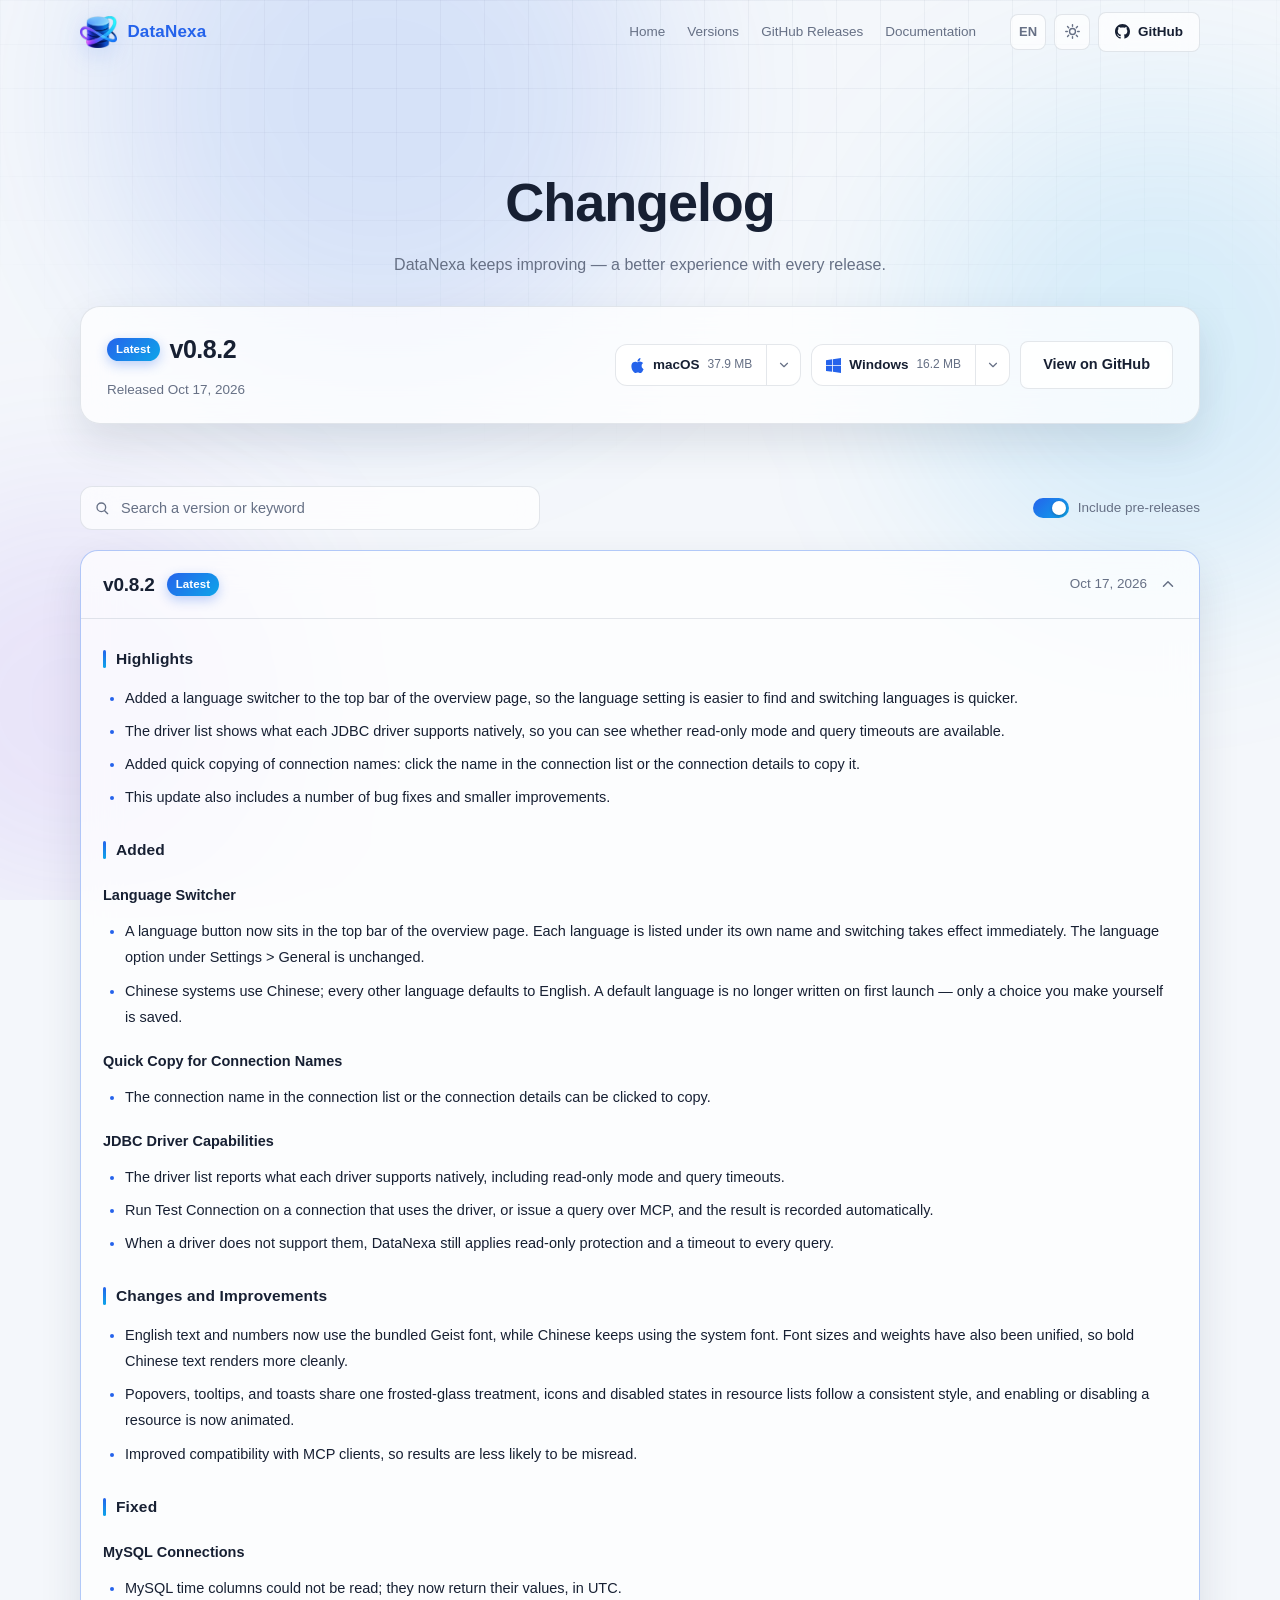
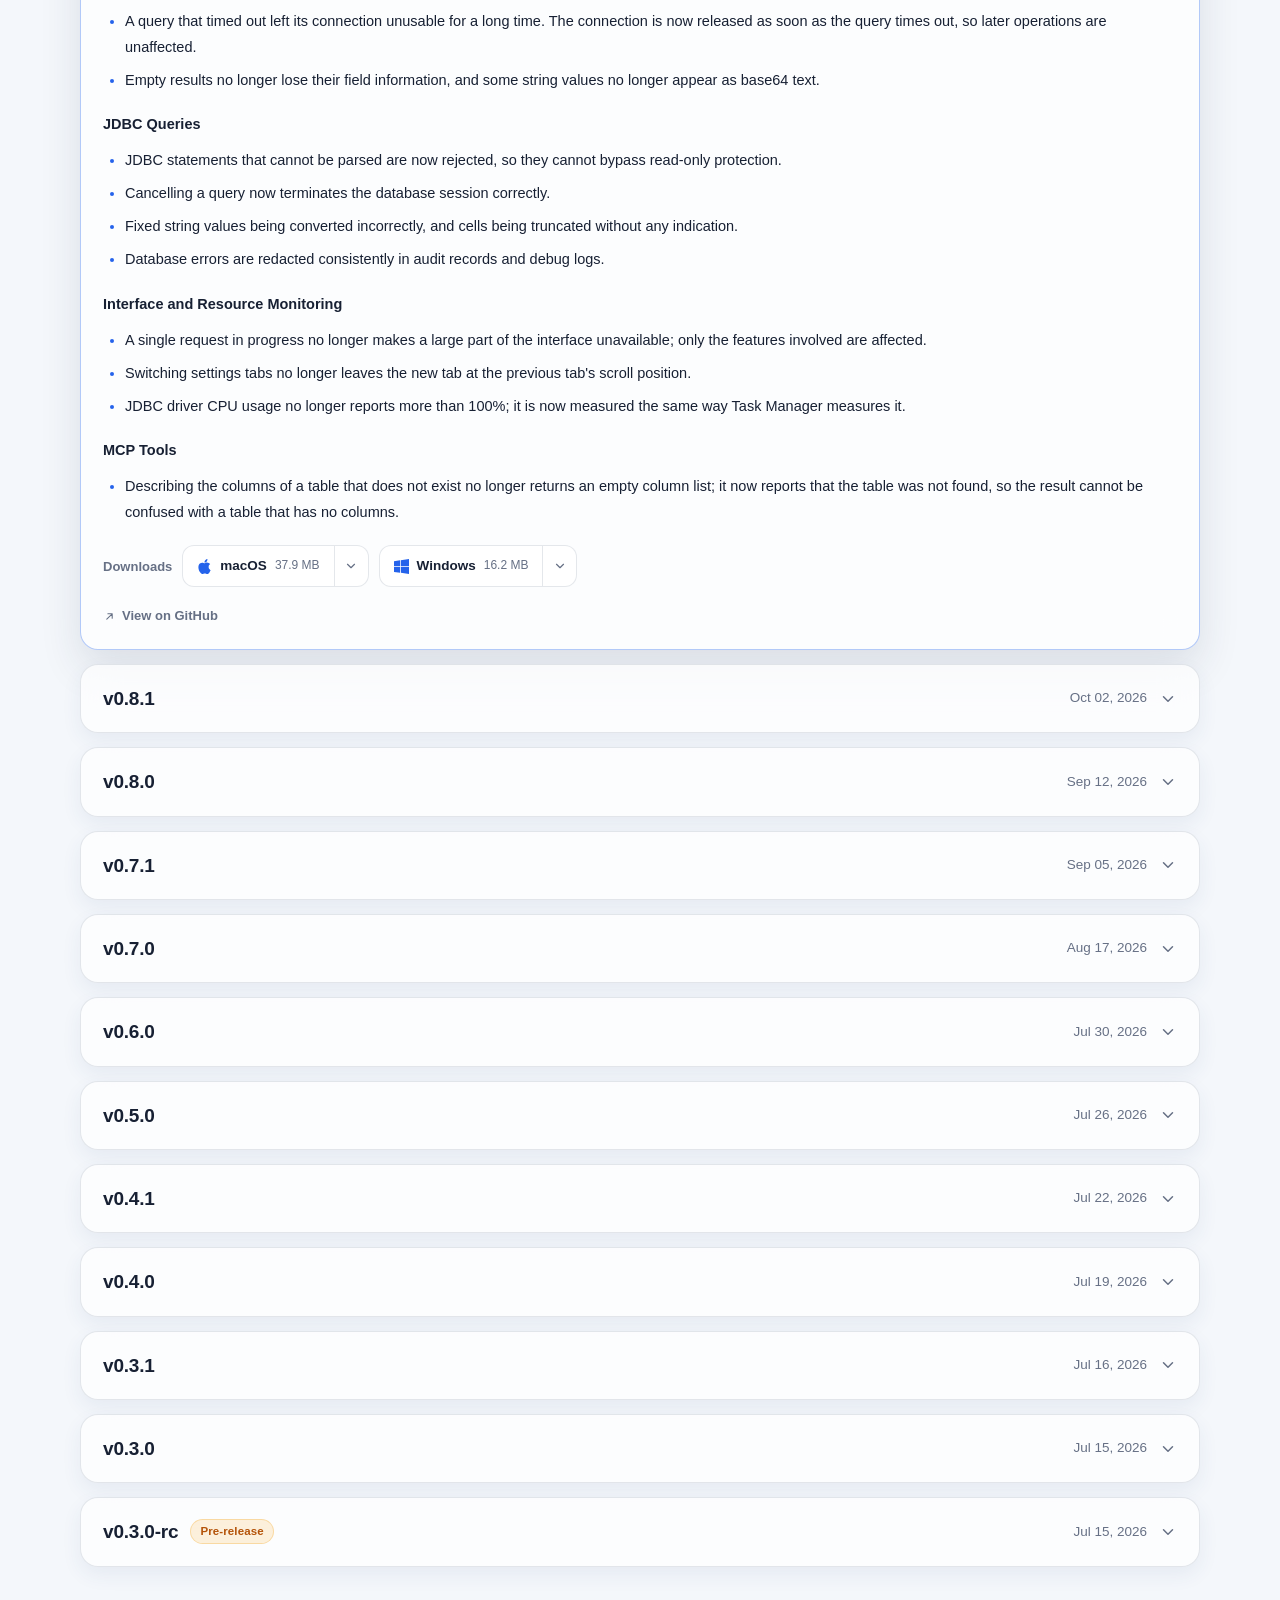
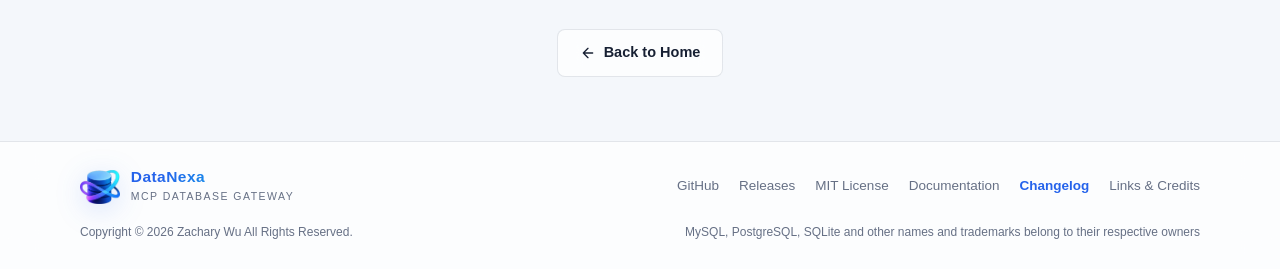
==== commit 2f3aec68: "Add help documemts page" ====
--- a/changelog.html
+++ b/changelog.html
@@ -59,6 +59,7 @@
         <a href="index.html" data-i18n="nav.home">返回首页</a>
         <a href="#versions" data-i18n="changelog.nav.versions">版本列表</a>
         <a href="https://github.com/MingoZacwu/DataNexa/releases" target="_blank" rel="noopener" data-i18n="changelog.nav.releases">GitHub Releases</a>
+        <a href="help.html" data-i18n="nav.help">帮助文档</a>
       </nav>
       <div class="nav-actions">
         <button class="icon-btn" id="langToggle" type="button" aria-label="Switch language" title="EN / 中">中</button>
@@ -157,6 +158,7 @@
           <a href="https://github.com/MingoZacwu/DataNexa" target="_blank" rel="noopener">GitHub</a>
           <a href="https://github.com/MingoZacwu/DataNexa/releases" target="_blank" rel="noopener">Releases</a>
           <a href="https://github.com/MingoZacwu/DataNexa/blob/main/LICENSE" target="_blank" rel="noopener">MIT License</a>
+          <a href="help.html" data-i18n="nav.help">帮助文档</a>
           <a href="changelog.html" data-i18n="footer.changelog" aria-current="page">更新日志</a>
           <a href="credits.html" data-i18n="footer.friends">友链与致谢</a>
         </div>
--- a/assets/style.css
+++ b/assets/style.css
@@ -44,14 +44,14 @@
 
 * { box-sizing: border-box; margin: 0; padding: 0; }
 
-html { scroll-behavior: smooth; overflow-x: hidden; }
+html { scroll-behavior: smooth; overflow-x: clip; }
 
 body {
   font-family: "Segoe UI Variable", "Aptos", "Microsoft YaHei UI", "PingFang SC", "Noto Sans CJK SC", sans-serif;
   color: var(--ink);
   background: var(--bg);
   line-height: 1.65;
-  overflow-x: hidden;
+  overflow-x: clip;
   transition: background 0.35s ease, color 0.35s ease;
 }
 
@@ -527,6 +527,7 @@
 
 /* ---------- Section head ---------- */
 .section-head { text-align: center; max-width: 640px; margin: 0 auto 36px; }
+.ack-service-head { margin-top: 64px; }
 .section-head h2 { font-size: clamp(28px, 3.6vw, 40px); font-weight: 740; letter-spacing: -0.015em; line-height: 1.3; margin-top: 12px; }
 .section-head p { margin-top: 10px; color: var(--muted); font-size: 15.5px; }
 
@@ -1037,6 +1038,9 @@
 .footer-links a:hover { color: var(--blue); }
 .footer-bottom { display: flex; align-items: baseline; justify-content: space-between; gap: 4px 24px; flex-wrap: wrap; }
 .footer-bottom span { font-size: 12px; color: var(--muted); }
+.footer-bottom .footer-note { flex-basis: 100%; }
+.footnote-mark { font-weight: 700; color: inherit; }
+sup.footnote-mark { font-size: 0.72em; line-height: 0; vertical-align: super; }
 
 @media (max-width: 720px) {
   .footer-top, .footer-bottom { flex-direction: column; align-items: flex-start; }
@@ -1621,6 +1625,34 @@
 }
 .modal-actions .btn svg { flex: none; width: 15px; height: 15px; }
 
+/* ---------- 下载方式弹窗 ---------- */
+.modal-dialog.modal-download { width: min(560px, 100%); text-align: left; }
+.dl-options { display: flex; flex-direction: column; gap: 12px; margin-top: 22px; }
+.dl-platform {
+  display: flex; align-items: center; justify-content: space-between; gap: 16px;
+  padding: 15px 18px; border-radius: 14px;
+  background: var(--surface); border: 1px solid var(--line);
+}
+.dl-platform.is-recommended { border-color: rgba(37, 99, 235, 0.38); background: rgba(37, 99, 235, 0.07); }
+.dl-platform-info { display: flex; flex-direction: column; gap: 5px; min-width: 0; }
+.dl-platform-name { display: flex; align-items: center; gap: 8px; font-size: 15px; font-weight: 700; }
+.dl-platform-logo { width: 18px; height: 18px; flex: none; color: var(--blue); }
+.dl-platform-badge {
+  padding: 2px 8px; border-radius: 999px;
+  font-size: 11px; font-weight: 650; color: var(--blue);
+  background: rgba(37, 99, 235, 0.12); border: 1px solid rgba(37, 99, 235, 0.22);
+}
+.dl-platform-meta { font-size: 12px; color: var(--muted); }
+.dl-platform-actions { display: flex; gap: 8px; flex: none; }
+.dl-platform-actions .btn { padding: 9px 14px; font-size: 13px; }
+.dl-notes { margin-top: 14px; font-size: 12px; color: var(--muted); line-height: 1.6; }
+.dl-platform[hidden], .dl-platform-badge[hidden], .dl-platform-actions .btn[hidden], .dl-notes[hidden] { display: none; }
+
+@media (max-width: 560px) {
+  .dl-platform { flex-direction: column; align-items: stretch; gap: 12px; }
+  .dl-platform-actions .btn { flex: 1 1 0; justify-content: center; }
+}
+
 @keyframes modal-fade { from { opacity: 0; } to { opacity: 1; } }
 @keyframes modal-in {
   from { opacity: 0; transform: translateY(12px) scale(0.97); }
--- a/assets/changelog.css
+++ b/assets/changelog.css
@@ -238,6 +238,49 @@
 .cl-asset.is-recommended { border-color: rgba(37, 99, 235, 0.38); background: rgba(37, 99, 235, 0.07); }
 .cl-asset.is-recommended .cl-asset-meta { color: var(--blue); }
 
+/* 分体按钮：主体直连 GitHub，右侧箭头展开加速下载 */
+.cl-asset-group { position: relative; display: inline-flex; }
+.cl-asset-group .cl-asset {
+  border-top-right-radius: 0; border-bottom-right-radius: 0;
+  transition: border-color 0.2s ease;
+}
+.cl-asset-group .cl-asset:hover { transform: none; border-color: rgba(37, 99, 235, 0.35); box-shadow: none; }
+.cl-asset-toggle {
+  display: inline-flex; align-items: center; justify-content: center;
+  width: 34px; padding: 0;
+  color: var(--muted); background: var(--surface-strong);
+  border: 1px solid var(--line); border-left: none;
+  border-radius: 0 12px 12px 0;
+  cursor: pointer;
+  transition: color 0.2s ease, border-color 0.2s ease;
+}
+.cl-asset-toggle svg { width: 14px; height: 14px; transition: transform 0.2s ease; }
+.cl-asset-toggle:hover { color: var(--blue); border-color: rgba(37, 99, 235, 0.35); }
+.cl-asset-toggle[aria-expanded="true"] { color: var(--blue); border-color: rgba(37, 99, 235, 0.35); }
+.cl-asset-toggle[aria-expanded="true"] svg { transform: rotate(180deg); }
+.cl-asset-group.is-recommended .cl-asset-toggle {
+  border-color: rgba(37, 99, 235, 0.38);
+  background: rgba(37, 99, 235, 0.07);
+}
+
+.cl-asset-menu {
+  position: fixed; z-index: 320;
+  min-width: 218px; padding: 6px;
+  background: var(--surface-strong);
+  border: 1px solid var(--line); border-radius: 12px;
+  box-shadow: var(--shadow);
+  backdrop-filter: blur(20px); -webkit-backdrop-filter: blur(20px);
+}
+.cl-asset-menu[hidden] { display: none; }
+.cl-asset-menu-item {
+  display: flex; align-items: center; gap: 8px;
+  padding: 9px 10px; border-radius: 8px;
+  font-size: 13px; font-weight: 550; color: var(--ink);
+  text-decoration: none; white-space: nowrap;
+}
+.cl-asset-menu-item:hover { color: var(--blue); background: rgba(37, 99, 235, 0.08); }
+.cl-asset-menu-item svg { width: 15px; height: 15px; flex: none; color: var(--blue); }
+
 /* ---------- 响应式 ---------- */
 @media (max-width: 720px) {
   .cl-latest { padding: 20px 20px; }
@@ -247,6 +290,8 @@
   .cl-version { font-size: 17.5px; }
   .cl-body { padding: 16px 18px 18px; }
   .cl-latest-actions, .cl-assets { width: 100%; }
+  .cl-asset-group { flex: 1 1 100%; }
+  .cl-asset-group .cl-asset { flex: 1 1 auto; }
   .cl-asset { flex: 1 1 100%; justify-content: center; }
   /* 工具条改为两行：检索占一行，开关在下一行 */
   .cl-search { flex: 1 1 100%; max-width: none; }
@@ -254,6 +299,6 @@
 }
 
 @media (prefers-reduced-motion: reduce) {
-  .cl-card, .cl-asset, .cl-caret, .cl-gh, .cl-switch, .cl-switch-track, .cl-switch-knob { transition: none; }
+  .cl-card, .cl-asset, .cl-asset-toggle, .cl-caret, .cl-gh, .cl-switch, .cl-switch-track, .cl-switch-knob { transition: none; }
   .cl-flash { animation: none; }
 }
